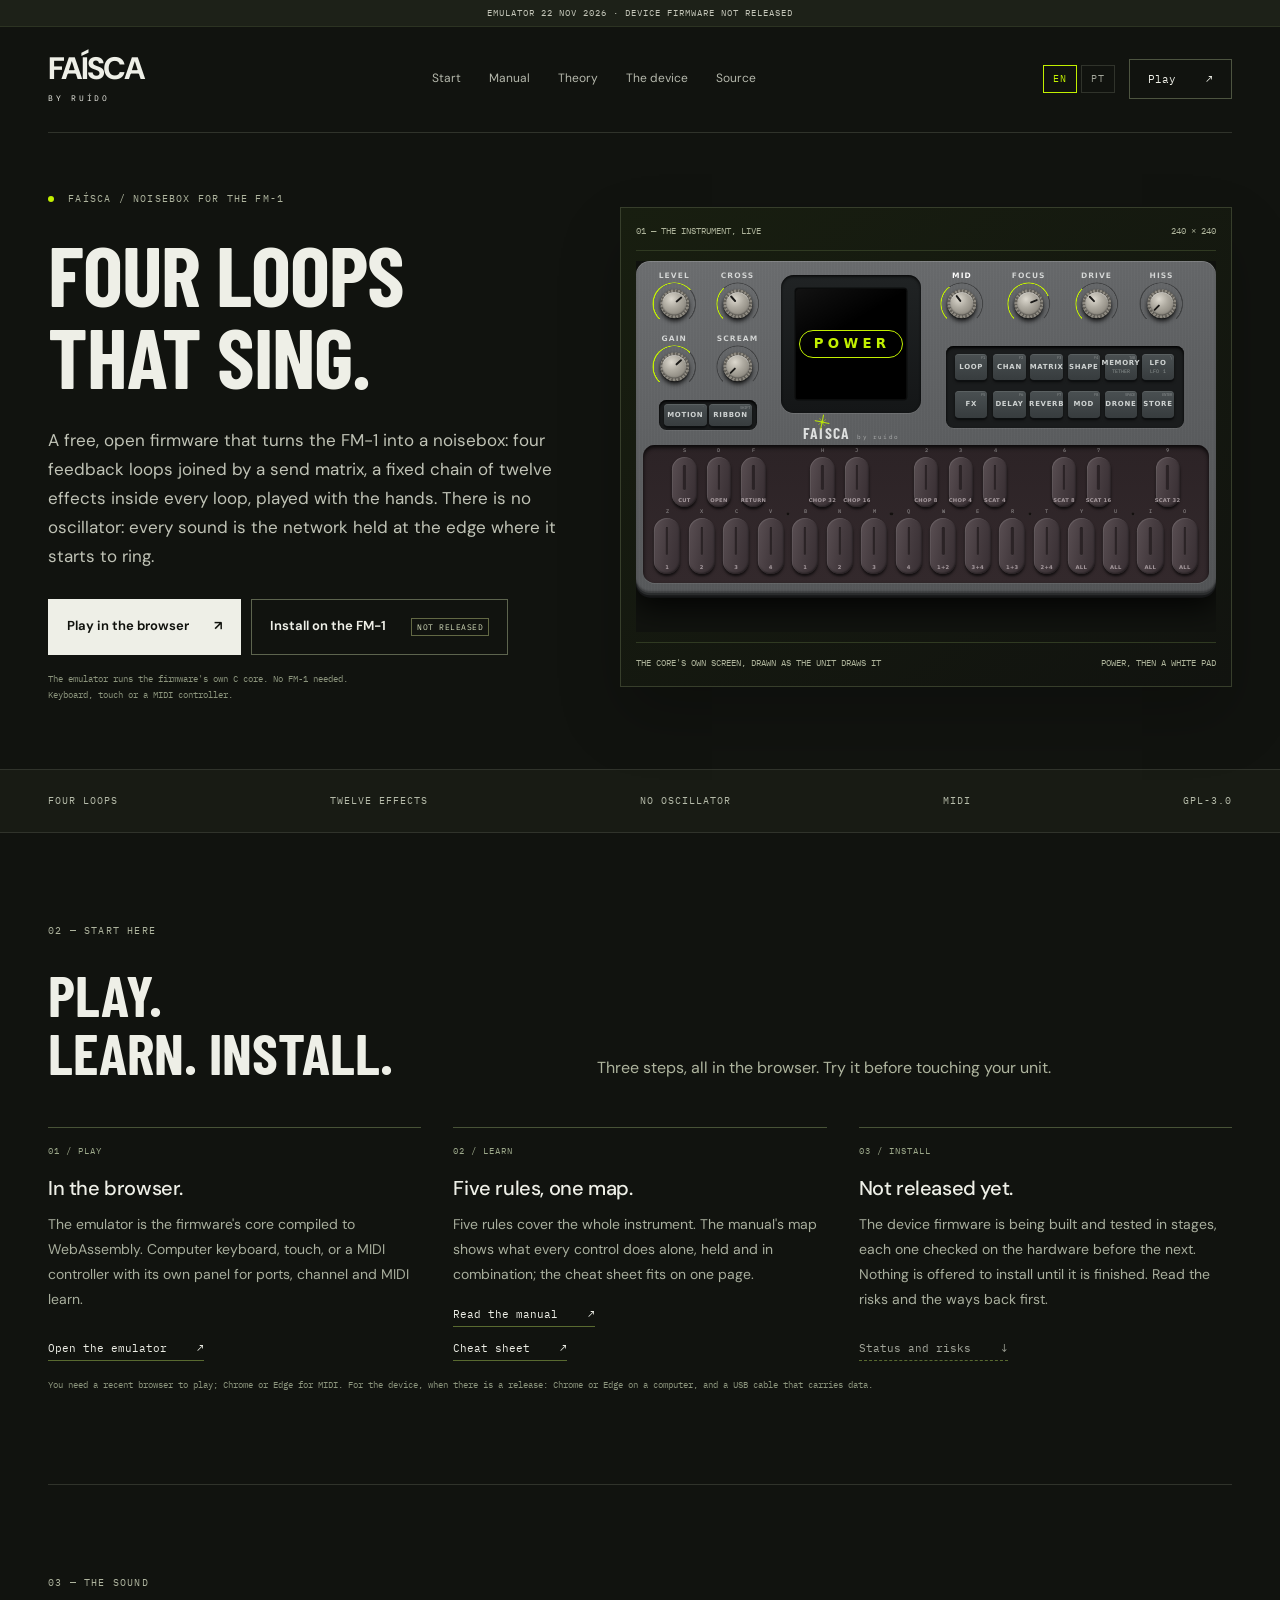
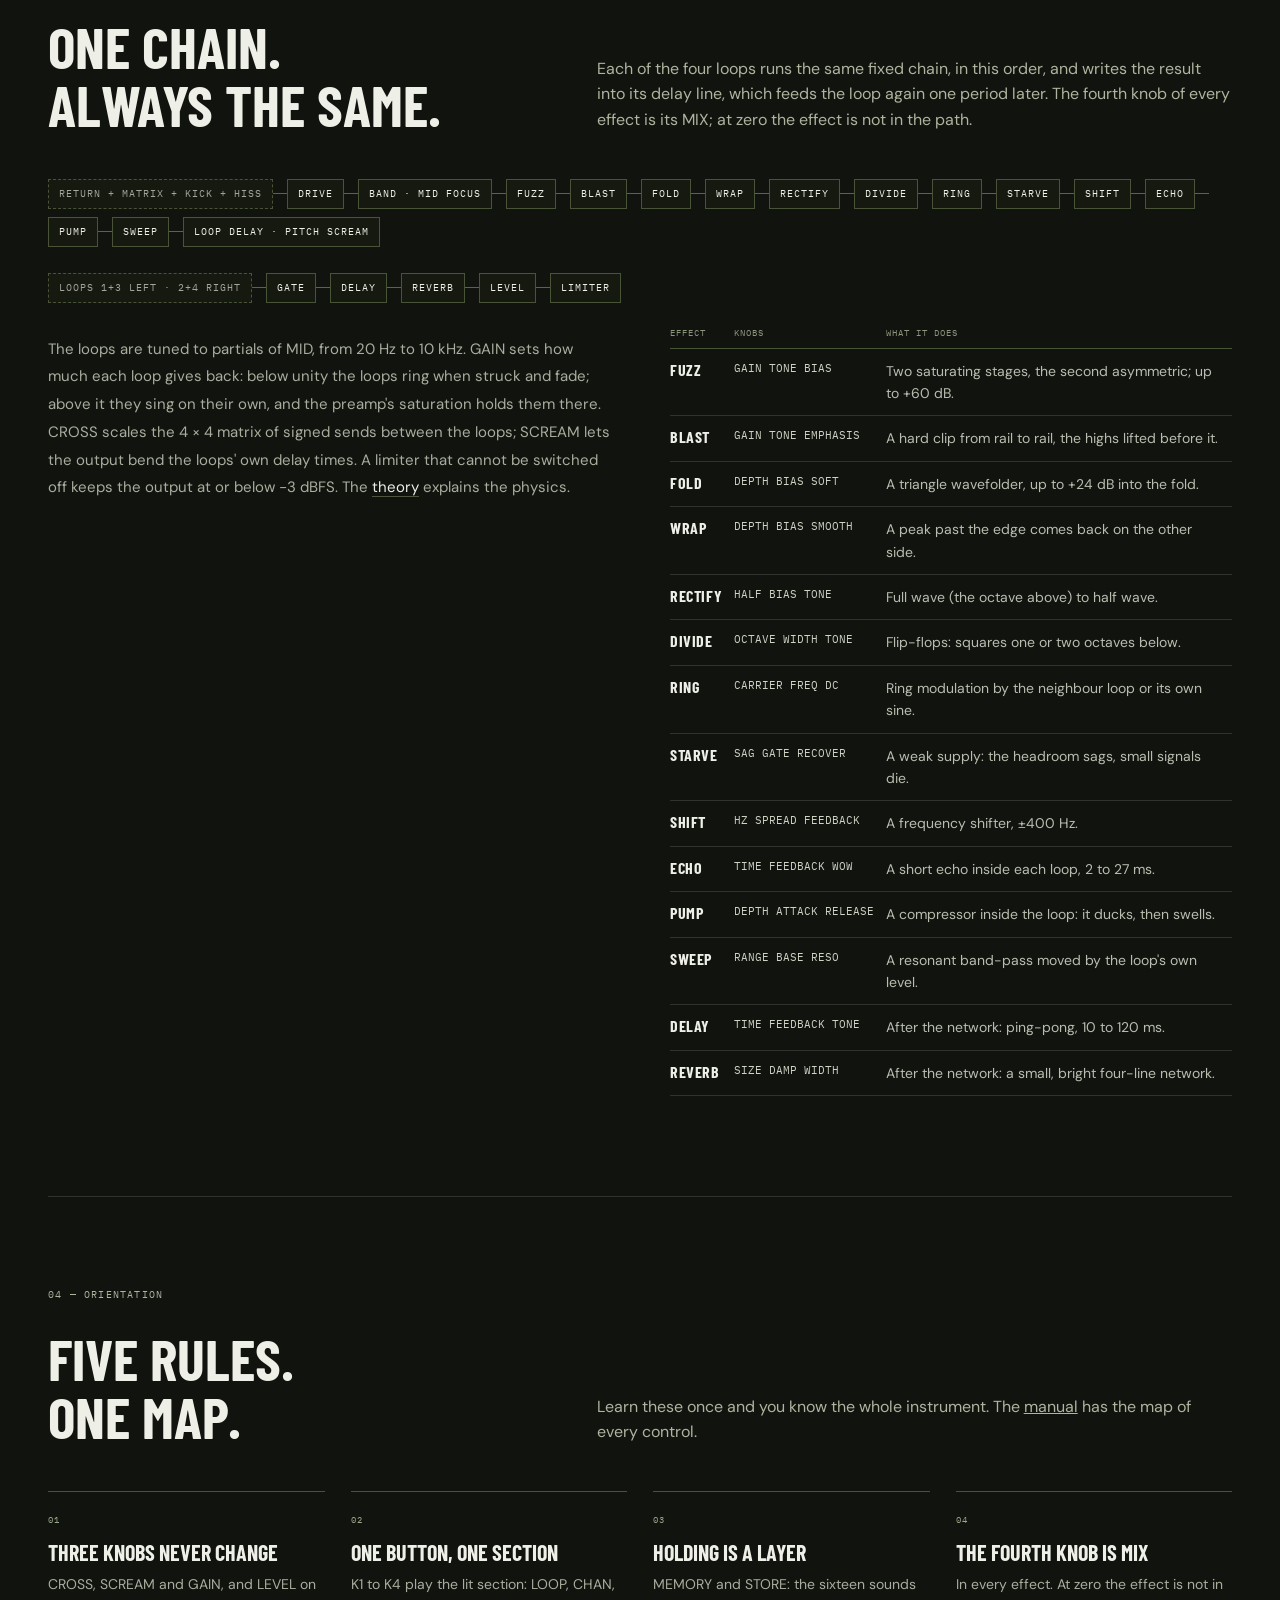
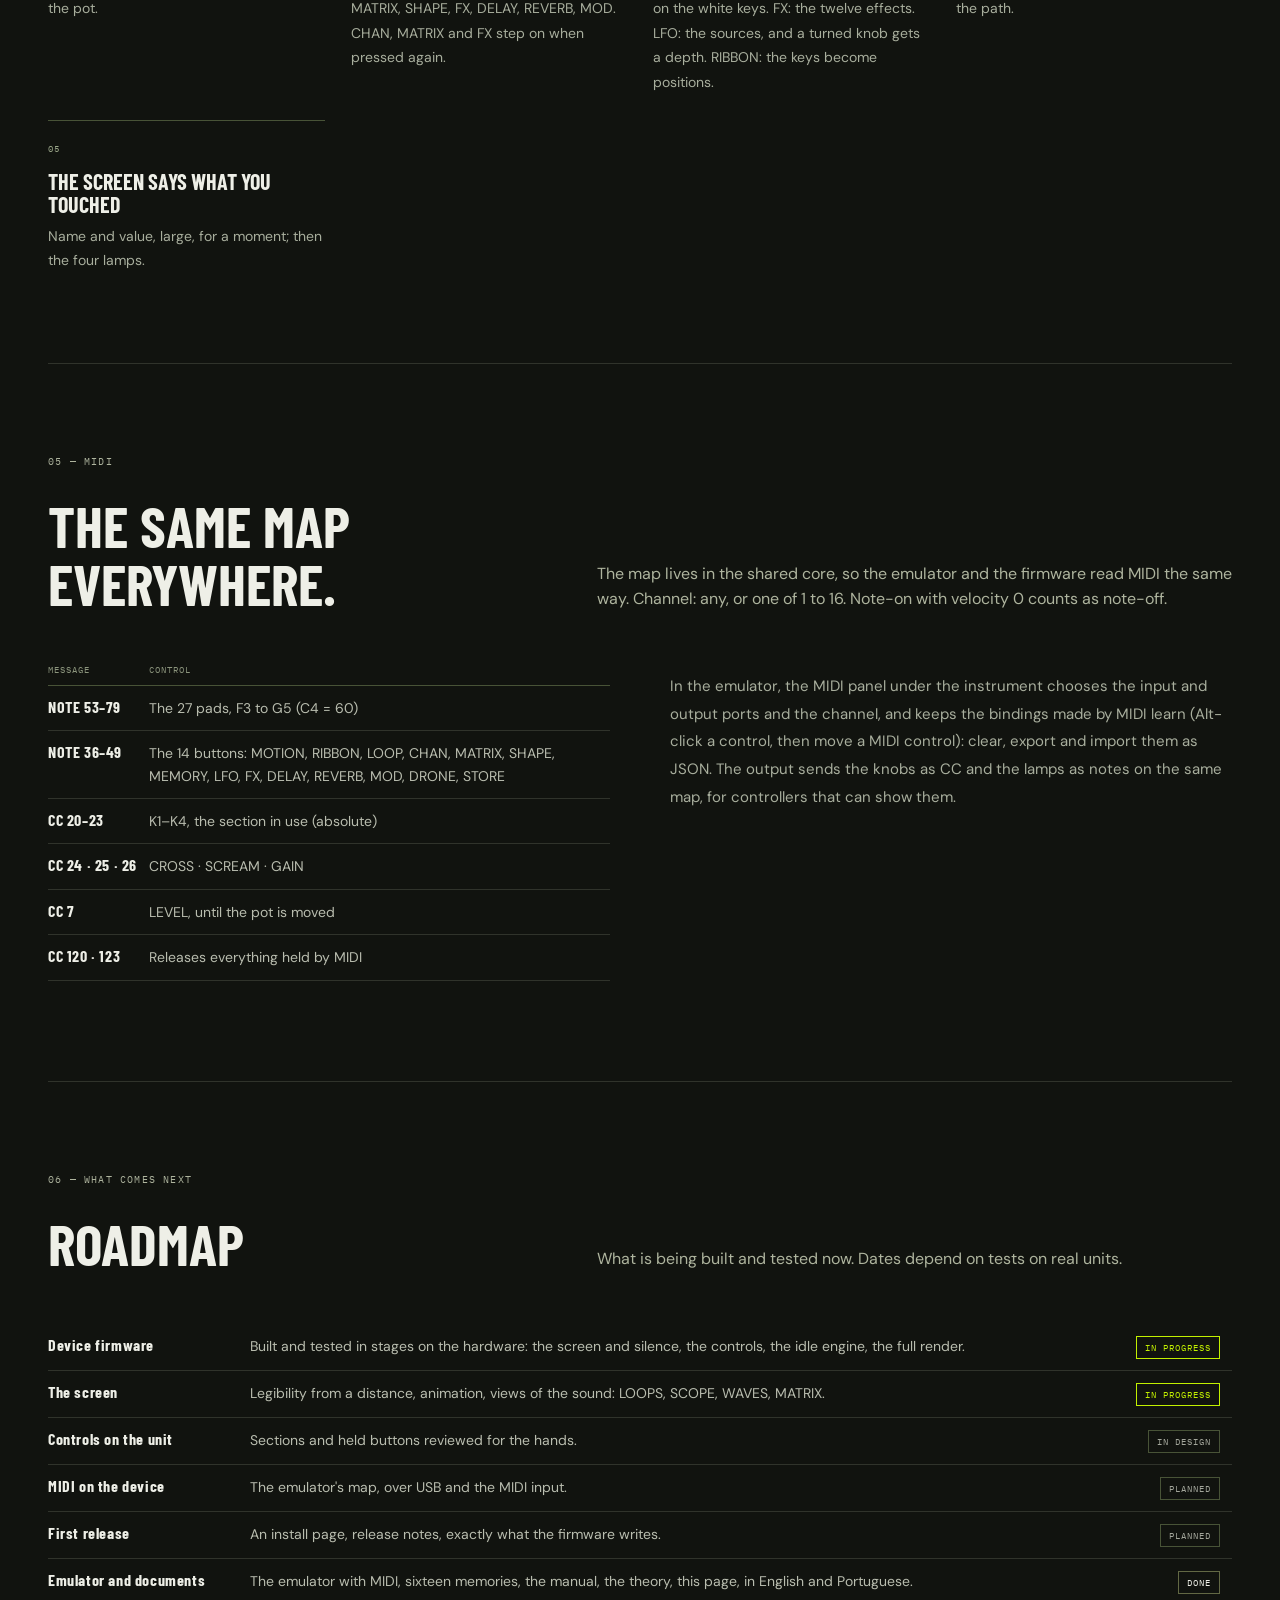
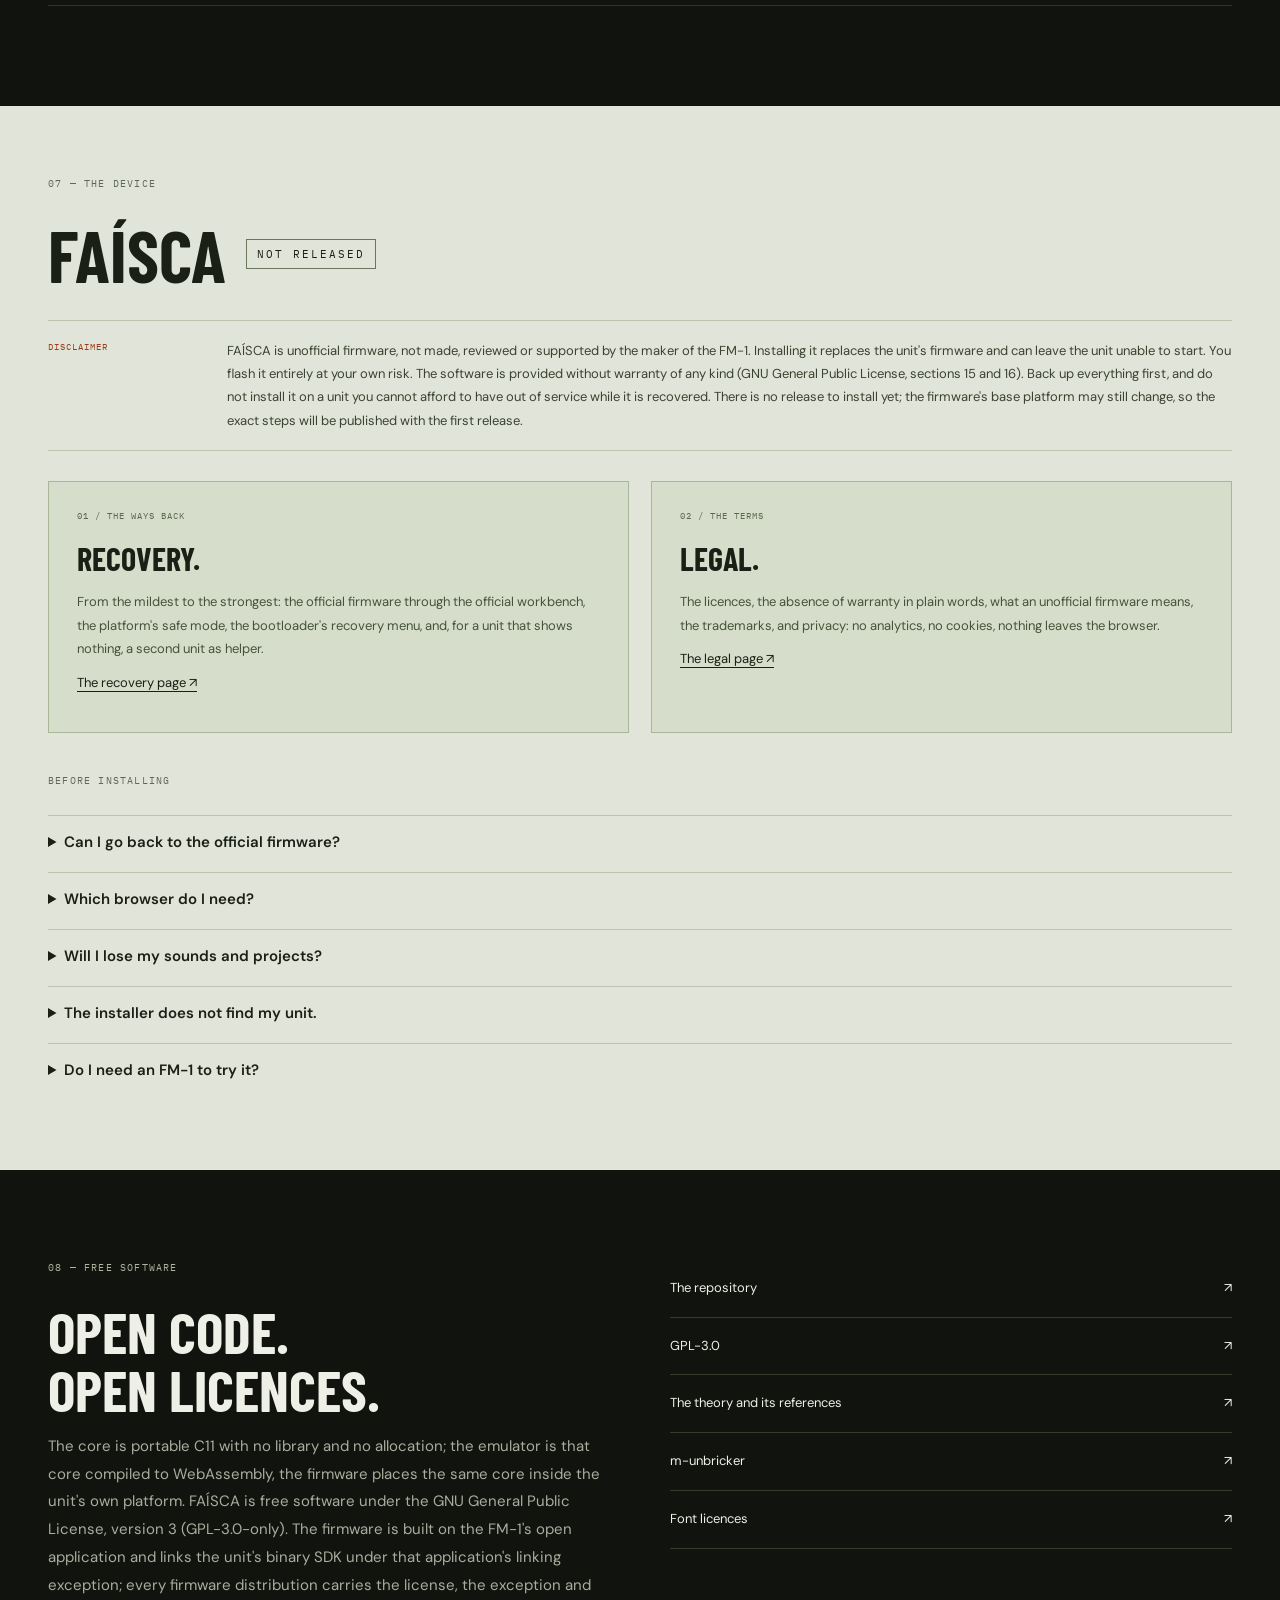
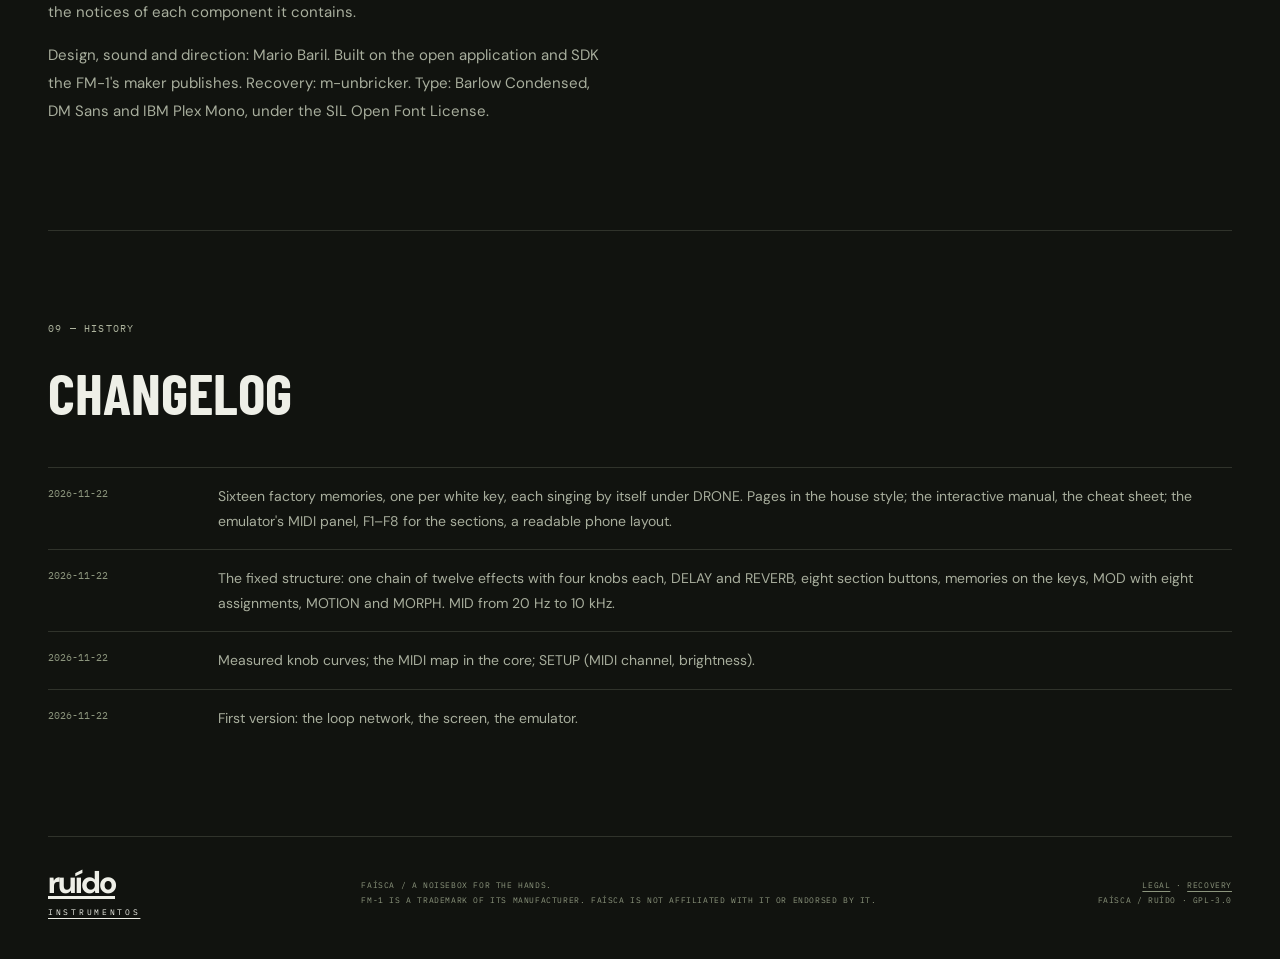
==== web/index.html @ ee6c18c0 "FAÍSCA: the core, the browser emulator and the site Co-Authored-By: Claude Opus 5.5 <noreply@anthrop" ====
<!doctype html>
<!-- SPDX-License-Identifier: GPL-3.0-only  Copyright (C) 2026 Mario Baril -->
<html lang="en">
<head>
<meta charset="utf-8">
<meta name="viewport" content="width=device-width,initial-scale=1">
<meta name="theme-color" content="#000000">
<meta name="description" content="FAÍSCA: an open noisebox firmware for the FM-1. Four coupled feedback loops, a fixed chain of twelve effects, played with the hands. GPL-3.0, with a browser emulator built from the same C core.">
<title>FAÍSCA — a noisebox for the FM-1</title>
<link rel="icon" href="icon.svg" type="image/svg+xml">
<link rel="stylesheet" href="site.css">
</head>
<body>
<a class="skip" href="#content"><span data-l="en">Skip to the content</span><span data-l="pt">Ir para o conteúdo</span></a>
<div class="edition-line"><span data-l="en">Emulator 22 Nov 2026 · Device firmware not released</span><span data-l="pt">Emulador 22 nov 2026 · Firmware do aparelho não lançado</span></div>
<header class="masthead wrap">
  <a href="index.html" class="brand" aria-label="FAÍSCA">FAÍSCA<span data-l="en">BY RUÍDO</span><span data-l="pt">POR RUÍDO</span></a>
  <nav aria-label="Site">
    <a href="#start"><span data-l="en">Start</span><span data-l="pt">Começar</span></a>
    <a href="manual.html">Manual</a>
    <a href="theory.html"><span data-l="en">Theory</span><span data-l="pt">Teoria</span></a>
    <a href="#device"><span data-l="en">The device</span><span data-l="pt">O aparelho</span></a>
    <a href="https://github.com/mbbaril/faisca"><span data-l="en">Source</span><span data-l="pt">Código</span></a>
  </nav>
  <div class="head-end">
    <div class="lang" role="group" aria-label="Language"><button type="button" id="en">EN</button><button type="button" id="pt">PT</button></div>
    <a class="nav-play" href="play.html"><span data-l="en">Play</span><span data-l="pt">Tocar</span> <span aria-hidden="true">↗</span></a>
  </div>
</header>

<main id="content">
<!-- ======================= EN ======================= -->
<div data-l="en">
<section class="hero wrap" aria-labelledby="t-en">
  <div>
    <p class="eyebrow"><span class="status-dot"></span> FAÍSCA / NOISEBOX FOR THE FM-1</p>
    <h1 id="t-en">Four loops<br>that sing.</h1>
    <p class="intro">A free, open firmware that turns the FM-1 into a noisebox: four feedback loops joined by a send
    matrix, a fixed chain of twelve effects inside every loop, played with the hands. There is no oscillator: every
    sound is the network held at the edge where it starts to ring.</p>
    <div class="actions"><a class="button primary" href="play.html">Play in the browser <span aria-hidden="true">↗</span></a>
      <a class="button secondary" href="#device">Install on the FM-1 <span class="tag">NOT RELEASED</span></a></div>
    <p class="action-note">The emulator runs the firmware's own C core. No FM-1 needed.<br>Keyboard, touch or a MIDI controller.</p>
  </div>
  <div class="object">
    <div class="object-top"><span>01 — The instrument, live</span><span>240 × 240</span></div>
    <iframe src="play.html" title="FAÍSCA emulator" loading="lazy" allow="midi; autoplay"></iframe>
    <div class="object-bottom"><span>The core's own screen, drawn as the unit draws it</span><span>Power, then a white pad</span></div>
  </div>
</section>
<div class="spec-strip"><div class="wrap"><span>FOUR LOOPS</span><span>TWELVE EFFECTS</span><span>NO OSCILLATOR</span><span>MIDI</span><span>GPL-3.0</span></div></div>

<section class="section wrap" id="start">
  <div class="section-heading"><p class="eyebrow">02 — Start here</p><h2>Play.<br>Learn. Install.</h2>
    <p>Three steps, all in the browser. Try it before touching your unit.</p></div>
  <div class="stories">
    <article><span class="num">01 / Play</span><h3>In the browser.</h3>
      <p>The emulator is the firmware's core compiled to WebAssembly. Computer keyboard, touch, or a MIDI controller
      with its own panel for ports, channel and MIDI learn.</p>
      <a class="text-link" href="play.html">Open the emulator <span aria-hidden="true">↗</span></a></article>
    <article><span class="num">02 / Learn</span><h3>Five rules, one map.</h3>
      <p>Five rules cover the whole instrument. The manual's map shows what every control does alone, held and in
      combination; the cheat sheet fits on one page.</p>
      <a class="text-link" href="manual.html">Read the manual <span aria-hidden="true">↗</span></a>
      <a class="text-link" href="cheatsheet.html">Cheat sheet <span aria-hidden="true">↗</span></a></article>
    <article><span class="num">03 / Install</span><h3>Not released yet.</h3>
      <p>The device firmware is being built and tested in stages, each one checked on the hardware before the next.
      Nothing is offered to install until it is finished. Read the risks and the ways back first.</p>
      <a class="text-link off" href="#device">Status and risks <span aria-hidden="true">↓</span></a></article>
  </div>
  <p class="action-note">You need a recent browser to play; Chrome or Edge for MIDI. For the device, when there is a
  release: Chrome or Edge on a computer, and a USB cable that carries data.</p>
</section>

<section class="section wrap" id="sound">
  <div class="section-heading"><p class="eyebrow">03 — The sound</p><h2>One chain.<br>Always the same.</h2>
    <p>Each of the four loops runs the same fixed chain, in this order, and writes the result into its delay line,
    which feeds the loop again one period later. The fourth knob of every effect is its MIX; at zero the effect is not
    in the path.</p></div>
  <ol class="chain" aria-label="The chain inside each loop">
    <li class="ext"><span>RETURN + MATRIX + KICK + HISS</span></li><li><span>DRIVE</span></li><li><span>BAND · MID FOCUS</span></li>
    <li><span>FUZZ</span></li><li><span>BLAST</span></li><li><span>FOLD</span></li><li><span>WRAP</span></li><li><span>RECTIFY</span></li><li><span>DIVIDE</span></li>
    <li><span>RING</span></li><li><span>STARVE</span></li><li><span>SHIFT</span></li><li><span>ECHO</span></li><li><span>PUMP</span></li><li><span>SWEEP</span></li>
    <li><span>LOOP DELAY · PITCH SCREAM</span></li>
  </ol>
  <ol class="chain" aria-label="After the network">
    <li class="ext"><span>LOOPS 1+3 LEFT · 2+4 RIGHT</span></li><li><span>GATE</span></li><li><span>DELAY</span></li><li><span>REVERB</span></li><li><span>LEVEL</span></li><li><span>LIMITER</span></li>
  </ol>
  <div class="two">
    <div class="prose"><p>The loops are tuned to partials of MID, from 20 Hz to 10 kHz. GAIN sets how much each loop
    gives back: below unity the loops ring when struck and fade; above it they sing on their own, and the preamp's
    saturation holds them there. CROSS scales the 4 × 4 matrix of signed sends between the loops; SCREAM lets the
    output bend the loops' own delay times. A limiter that cannot be switched off keeps the output at or below
    −3 dBFS. The <a href="theory.html">theory</a> explains the physics.</p></div>
    <div class="table-scroll"><table class="data">
      <thead><tr><th>Effect</th><th>Knobs</th><th>What it does</th></tr></thead><tbody>
      <tr><td>FUZZ</td><td class="m">GAIN TONE BIAS</td><td>Two saturating stages, the second asymmetric; up to +60 dB.</td></tr>
      <tr><td>BLAST</td><td class="m">GAIN TONE EMPHASIS</td><td>A hard clip from rail to rail, the highs lifted before it.</td></tr>
      <tr><td>FOLD</td><td class="m">DEPTH BIAS SOFT</td><td>A triangle wavefolder, up to +24 dB into the fold.</td></tr>
      <tr><td>WRAP</td><td class="m">DEPTH BIAS SMOOTH</td><td>A peak past the edge comes back on the other side.</td></tr>
      <tr><td>RECTIFY</td><td class="m">HALF BIAS TONE</td><td>Full wave (the octave above) to half wave.</td></tr>
      <tr><td>DIVIDE</td><td class="m">OCTAVE WIDTH TONE</td><td>Flip-flops: squares one or two octaves below.</td></tr>
      <tr><td>RING</td><td class="m">CARRIER FREQ DC</td><td>Ring modulation by the neighbour loop or its own sine.</td></tr>
      <tr><td>STARVE</td><td class="m">SAG GATE RECOVER</td><td>A weak supply: the headroom sags, small signals die.</td></tr>
      <tr><td>SHIFT</td><td class="m">HZ SPREAD FEEDBACK</td><td>A frequency shifter, ±400 Hz.</td></tr>
      <tr><td>ECHO</td><td class="m">TIME FEEDBACK WOW</td><td>A short echo inside each loop, 2 to 27 ms.</td></tr>
      <tr><td>PUMP</td><td class="m">DEPTH ATTACK RELEASE</td><td>A compressor inside the loop: it ducks, then swells.</td></tr>
      <tr><td>SWEEP</td><td class="m">RANGE BASE RESO</td><td>A resonant band-pass moved by the loop's own level.</td></tr>
      <tr><td>DELAY</td><td class="m">TIME FEEDBACK TONE</td><td>After the network: ping-pong, 10 to 120 ms.</td></tr>
      <tr><td>REVERB</td><td class="m">SIZE DAMP WIDTH</td><td>After the network: a small, bright four-line network.</td></tr>
    </tbody></table></div>
  </div>
</section>

<section class="section wrap" id="rules">
  <div class="section-heading"><p class="eyebrow">04 — Orientation</p><h2>Five rules.<br>One map.</h2>
    <p>Learn these once and you know the whole instrument. The <a class="inline" href="manual.html"><u>manual</u></a>
    has the map of every control.</p></div>
  <ol class="rules">
    <li><span class="num">01</span><b>Three knobs never change</b>CROSS, SCREAM and GAIN, and LEVEL on the pot.</li>
    <li><span class="num">02</span><b>One button, one section</b>K1 to K4 play the lit section: LOOP, CHAN, MATRIX, SHAPE, FX, DELAY, REVERB, MOD. CHAN, MATRIX and FX step on when pressed again.</li>
    <li><span class="num">03</span><b>Holding is a layer</b>MEMORY and STORE: the sixteen sounds on the white keys. FX: the twelve effects. LFO: the sources, and a turned knob gets a depth. RIBBON: the keys become positions.</li>
    <li><span class="num">04</span><b>The fourth knob is MIX</b>In every effect. At zero the effect is not in the path.</li>
    <li><span class="num">05</span><b>The screen says what you touched</b>Name and value, large, for a moment; then the four lamps.</li>
  </ol>
</section>

<section class="section wrap" id="midi">
  <div class="section-heading"><p class="eyebrow">05 — MIDI</p><h2>The same map<br>everywhere.</h2>
    <p>The map lives in the shared core, so the emulator and the firmware read MIDI the same way. Channel: any, or one
    of 1 to 16. Note-on with velocity 0 counts as note-off.</p></div>
  <div class="two">
    <div class="table-scroll"><table class="data"><thead><tr><th>Message</th><th>Control</th></tr></thead><tbody>
      <tr><td>NOTE 53–79</td><td>The 27 pads, F3 to G5 (C4 = 60)</td></tr>
      <tr><td>NOTE 36–49</td><td>The 14 buttons: MOTION, RIBBON, LOOP, CHAN, MATRIX, SHAPE, MEMORY, LFO, FX, DELAY, REVERB, MOD, DRONE, STORE</td></tr>
      <tr><td>CC 20–23</td><td>K1–K4, the section in use (absolute)</td></tr>
      <tr><td>CC 24 · 25 · 26</td><td>CROSS · SCREAM · GAIN</td></tr>
      <tr><td>CC 7</td><td>LEVEL, until the pot is moved</td></tr>
      <tr><td>CC 120 · 123</td><td>Releases everything held by MIDI</td></tr>
    </tbody></table></div>
    <div class="prose"><p>In the emulator, the MIDI panel under the instrument chooses the input and output ports and
    the channel, and keeps the bindings made by MIDI learn (Alt-click a control, then move a MIDI control): clear,
    export and import them as JSON. The output sends the knobs as CC and the lamps as notes on the same map, for
    controllers that can show them.</p></div>
  </div>
</section>

<section class="section wrap" id="next">
  <div class="section-heading"><p class="eyebrow">06 — What comes next</p><h2>Roadmap</h2>
    <p>What is being built and tested now. Dates depend on tests on real units.</p></div>
  <div class="table-scroll"><table class="data road"><tbody>
    <tr><td>Device firmware</td><td>Built and tested in stages on the hardware: the screen and silence, the controls, the idle engine, the full render.</td><td><span class="state now">IN PROGRESS</span></td></tr>
    <tr><td>The screen</td><td>Legibility from a distance, animation, views of the sound: LOOPS, SCOPE, WAVES, MATRIX.</td><td><span class="state now">IN PROGRESS</span></td></tr>
    <tr><td>Controls on the unit</td><td>Sections and held buttons reviewed for the hands.</td><td><span class="state">IN DESIGN</span></td></tr>
    <tr><td>MIDI on the device</td><td>The emulator's map, over USB and the MIDI input.</td><td><span class="state">PLANNED</span></td></tr>
    <tr><td>First release</td><td>An install page, release notes, exactly what the firmware writes.</td><td><span class="state">PLANNED</span></td></tr>
    <tr><td>Emulator and documents</td><td>The emulator with MIDI, sixteen memories, the manual, the theory, this page, in English and Portuguese.</td><td><span class="state done">DONE</span></td></tr>
  </tbody></table></div>
</section>
</div>

<!-- ======================= PT ======================= -->
<div data-l="pt">
<section class="hero wrap" aria-labelledby="t-pt">
  <div>
    <p class="eyebrow"><span class="status-dot"></span> FAÍSCA / CAIXA DE RUÍDO PARA O FM-1</p>
    <h1 id="t-pt">Quatro laços<br>que cantam.</h1>
    <p class="intro">Um firmware livre e aberto que transforma o FM-1 numa caixa de ruído: quatro laços de
    realimentação ligados por uma matriz de envios, uma cadeia fixa de doze efeitos dentro de cada laço, tocada com as
    mãos. Não há oscilador: todo som é a rede mantida na beira em que ela começa a soar.</p>
    <div class="actions"><a class="button primary" href="play.html">Tocar no navegador <span aria-hidden="true">↗</span></a>
      <a class="button secondary" href="#device">Instalar no FM-1 <span class="tag">NÃO LANÇADO</span></a></div>
    <p class="action-note">O emulador roda o próprio núcleo em C do firmware. Não precisa de um FM-1.<br>Teclado, toque ou um controlador MIDI.</p>
  </div>
  <div class="object">
    <div class="object-top"><span>01 — O instrumento, ao vivo</span><span>240 × 240</span></div>
    <iframe src="play.html" title="Emulador do FAÍSCA" loading="lazy" allow="midi; autoplay"></iframe>
    <div class="object-bottom"><span>A própria tela do núcleo, desenhada como a unidade a desenha</span><span>Power, depois um pad branco</span></div>
  </div>
</section>
<div class="spec-strip"><div class="wrap"><span>QUATRO LAÇOS</span><span>DOZE EFEITOS</span><span>SEM OSCILADOR</span><span>MIDI</span><span>GPL-3.0</span></div></div>

<section class="section wrap" id="comecar">
  <div class="section-heading"><p class="eyebrow">02 — Comece aqui</p><h2>Toque.<br>Aprenda. Instale.</h2>
    <p>Três passos, todos no navegador. Experimente antes de mexer na sua unidade.</p></div>
  <div class="stories">
    <article><span class="num">01 / Tocar</span><h3>No navegador.</h3>
      <p>O emulador é o núcleo do firmware compilado para WebAssembly. Teclado do computador, toque ou um controlador
      MIDI, com um painel próprio para portas, canal e MIDI learn.</p>
      <a class="text-link" href="play.html">Abrir o emulador <span aria-hidden="true">↗</span></a></article>
    <article><span class="num">02 / Aprender</span><h3>Cinco regras, um mapa.</h3>
      <p>Cinco regras cobrem o instrumento inteiro. O mapa do manual mostra o que cada controle faz sozinho, segurado e
      em combinação; a folha de consulta cabe numa página.</p>
      <a class="text-link" href="manual.html">Ler o manual <span aria-hidden="true">↗</span></a>
      <a class="text-link" href="cheatsheet.html">Folha de consulta <span aria-hidden="true">↗</span></a></article>
    <article><span class="num">03 / Instalar</span><h3>Ainda não lançado.</h3>
      <p>O firmware do aparelho está sendo construído e testado por etapas, cada uma conferida no aparelho antes da
      seguinte. Nada é oferecido para instalar até ele ficar pronto. Leia antes os riscos e os caminhos de volta.</p>
      <a class="text-link off" href="#device">Estado e riscos <span aria-hidden="true">↓</span></a></article>
  </div>
  <p class="action-note">Você precisa de um navegador recente para tocar; Chrome ou Edge para MIDI. Para o aparelho,
  quando houver versão: Chrome ou Edge num computador e um cabo USB que passe dados.</p>
</section>

<section class="section wrap" id="som">
  <div class="section-heading"><p class="eyebrow">03 — O som</p><h2>Uma cadeia.<br>Sempre a mesma.</h2>
    <p>Cada um dos quatro laços passa pela mesma cadeia fixa, nesta ordem, e grava o resultado na sua linha de atraso,
    que alimenta o laço de novo um período depois. O quarto knob de todo efeito é o MIX; no zero, o efeito não está no
    caminho.</p></div>
  <ol class="chain" aria-label="A cadeia dentro de cada laço">
    <li class="ext"><span>RETORNO + MATRIZ + KICK + HISS</span></li><li><span>DRIVE</span></li><li><span>BANDA · MID FOCUS</span></li>
    <li><span>FUZZ</span></li><li><span>BLAST</span></li><li><span>FOLD</span></li><li><span>WRAP</span></li><li><span>RECTIFY</span></li><li><span>DIVIDE</span></li>
    <li><span>RING</span></li><li><span>STARVE</span></li><li><span>SHIFT</span></li><li><span>ECHO</span></li><li><span>PUMP</span></li><li><span>SWEEP</span></li>
    <li><span>ATRASO DO LAÇO · PITCH SCREAM</span></li>
  </ol>
  <ol class="chain" aria-label="Depois da rede">
    <li class="ext"><span>LAÇOS 1+3 ESQUERDA · 2+4 DIREITA</span></li><li><span>GATE</span></li><li><span>DELAY</span></li><li><span>REVERB</span></li><li><span>LEVEL</span></li><li><span>LIMITADOR</span></li>
  </ol>
  <div class="two">
    <div class="prose"><p>Os laços se afinam em parciais do MID, de 20 Hz a 10 kHz. GAIN define quanto cada laço
    devolve: abaixo da unidade os laços ressoam quando golpeados e somem; acima dela cantam sozinhos, e a saturação do
    pré os segura ali. CROSS escala a matriz 4 × 4 de envios com sinal entre os laços; SCREAM deixa a saída curvar os
    tempos de atraso dos próprios laços. Um limitador que não se desliga mantém a saída em −3 dBFS ou abaixo. A
    <a href="theory.html">teoria</a> explica a física.</p></div>
    <div class="table-scroll"><table class="data">
      <thead><tr><th>Efeito</th><th>Knobs</th><th>O que faz</th></tr></thead><tbody>
      <tr><td>FUZZ</td><td class="m">GAIN TONE BIAS</td><td>Dois estágios de saturação, o segundo assimétrico; até +60 dB.</td></tr>
      <tr><td>BLAST</td><td class="m">GAIN TONE EMPHASIS</td><td>Um corte duro de trilho a trilho, com os agudos realçados antes.</td></tr>
      <tr><td>FOLD</td><td class="m">DEPTH BIAS SOFT</td><td>Um dobrador de onda triangular, até +24 dB na dobra.</td></tr>
      <tr><td>WRAP</td><td class="m">DEPTH BIAS SMOOTH</td><td>O pico que passa da borda volta pelo outro lado.</td></tr>
      <tr><td>RECTIFY</td><td class="m">HALF BIAS TONE</td><td>Onda completa (a oitava acima) até meia onda.</td></tr>
      <tr><td>DIVIDE</td><td class="m">OCTAVE WIDTH TONE</td><td>Flip-flops: quadradas uma ou duas oitavas abaixo.</td></tr>
      <tr><td>RING</td><td class="m">CARRIER FREQ DC</td><td>Modulação em anel pelo laço vizinho ou por uma senoide própria.</td></tr>
      <tr><td>STARVE</td><td class="m">SAG GATE RECOVER</td><td>Uma fonte fraca: a folga cai, os sinais pequenos morrem.</td></tr>
      <tr><td>SHIFT</td><td class="m">HZ SPREAD FEEDBACK</td><td>Um deslocador de frequência, ±400 Hz.</td></tr>
      <tr><td>ECHO</td><td class="m">TIME FEEDBACK WOW</td><td>Um eco curto dentro de cada laço, de 2 a 27 ms.</td></tr>
      <tr><td>PUMP</td><td class="m">DEPTH ATTACK RELEASE</td><td>Um compressor dentro do laço: abaixa e volta a crescer.</td></tr>
      <tr><td>SWEEP</td><td class="m">RANGE BASE RESO</td><td>Um passa-banda ressonante movido pelo nível do laço.</td></tr>
      <tr><td>DELAY</td><td class="m">TIME FEEDBACK TONE</td><td>Depois da rede: pingue-pongue, de 10 a 120 ms.</td></tr>
      <tr><td>REVERB</td><td class="m">SIZE DAMP WIDTH</td><td>Depois da rede: uma pequena rede clara de quatro linhas.</td></tr>
    </tbody></table></div>
  </div>
</section>

<section class="section wrap" id="regras">
  <div class="section-heading"><p class="eyebrow">04 — Orientação</p><h2>Cinco regras.<br>Um mapa.</h2>
    <p>Aprenda uma vez e você conhece o instrumento inteiro. O <a class="inline" href="manual.html"><u>manual</u></a>
    tem o mapa de cada controle.</p></div>
  <ol class="rules">
    <li><span class="num">01</span><b>Três knobs nunca mudam</b>CROSS, SCREAM e GAIN, mais o LEVEL no potenciômetro.</li>
    <li><span class="num">02</span><b>Um botão, uma seção</b>K1 a K4 tocam a seção acesa: LOOP, CHAN, MATRIX, SHAPE, FX, DELAY, REVERB, MOD. CHAN, MATRIX e FX avançam quando apertados de novo.</li>
    <li><span class="num">03</span><b>Segurar é uma camada</b>MEMORY e STORE: os dezesseis sons nas teclas brancas. FX: os doze efeitos. LFO: as fontes, e um knob girado ganha profundidade. RIBBON: as teclas viram posições.</li>
    <li><span class="num">04</span><b>O quarto knob é o MIX</b>Em todo efeito. No zero, o efeito não está no caminho.</li>
    <li><span class="num">05</span><b>A tela diz o que você tocou</b>Nome e valor, grandes, por um instante; depois as quatro lâmpadas.</li>
  </ol>
</section>

<section class="section wrap" id="midi-pt">
  <div class="section-heading"><p class="eyebrow">05 — MIDI</p><h2>O mesmo mapa<br>em todo lugar.</h2>
    <p>O mapa mora no núcleo comum, então o emulador e o firmware leem MIDI do mesmo jeito. Canal: qualquer um, ou um de
    1 a 16. Note-on com velocidade 0 vale como note-off.</p></div>
  <div class="two">
    <div class="table-scroll"><table class="data"><thead><tr><th>Mensagem</th><th>Controle</th></tr></thead><tbody>
      <tr><td>NOTA 53–79</td><td>Os 27 pads, de F3 a G5 (C4 = 60)</td></tr>
      <tr><td>NOTA 36–49</td><td>Os 14 botões: MOTION, RIBBON, LOOP, CHAN, MATRIX, SHAPE, MEMORY, LFO, FX, DELAY, REVERB, MOD, DRONE, STORE</td></tr>
      <tr><td>CC 20–23</td><td>K1–K4, da seção em uso (absoluto)</td></tr>
      <tr><td>CC 24 · 25 · 26</td><td>CROSS · SCREAM · GAIN</td></tr>
      <tr><td>CC 7</td><td>LEVEL, até o potenciômetro ser mexido</td></tr>
      <tr><td>CC 120 · 123</td><td>Solta tudo o que o MIDI segura</td></tr>
    </tbody></table></div>
    <div class="prose"><p>No emulador, o painel MIDI embaixo do instrumento escolhe as portas de entrada e saída e o
    canal, e guarda os vínculos feitos pelo MIDI learn (Alt+clique num controle, depois mexa num controle MIDI):
    limpe, exporte e importe em JSON. A saída manda os knobs como CC e as luzes como notas, no mesmo mapa, para
    controladores que sabem mostrá-las.</p></div>
  </div>
</section>

<section class="section wrap" id="roteiro">
  <div class="section-heading"><p class="eyebrow">06 — O que vem aí</p><h2>Roteiro</h2>
    <p>O que está sendo construído e testado agora. As datas dependem dos testes em unidades reais.</p></div>
  <div class="table-scroll"><table class="data road"><tbody>
    <tr><td>Firmware do aparelho</td><td>Construído e testado por etapas no aparelho: a tela e o silêncio, os controles, o motor parado, o render completo.</td><td><span class="state now">EM ANDAMENTO</span></td></tr>
    <tr><td>A tela</td><td>Legibilidade de longe, animação, vistas do som: LOOPS, SCOPE, WAVES, MATRIX.</td><td><span class="state now">EM ANDAMENTO</span></td></tr>
    <tr><td>Os controles na unidade</td><td>Seções e botões de segurar revistos para as mãos.</td><td><span class="state">EM DESENHO</span></td></tr>
    <tr><td>MIDI no aparelho</td><td>O mapa do emulador, pela USB e pela entrada MIDI.</td><td><span class="state">PLANEJADO</span></td></tr>
    <tr><td>Primeira versão</td><td>Uma página de instalação, notas da versão, exatamente o que o firmware grava.</td><td><span class="state">PLANEJADO</span></td></tr>
    <tr><td>Emulador e documentos</td><td>O emulador com MIDI, dezesseis memórias, o manual, a teoria, esta página, em inglês e português.</td><td><span class="state done">FEITO</span></td></tr>
  </tbody></table></div>
</section>
</div>

<!-- ======================= THE DEVICE (light band) ======================= -->
<section class="band" id="device"><div class="wrap">
  <p class="eyebrow"><span data-l="en">07 — The device</span><span data-l="pt">07 — O aparelho</span></p>
  <h2>FAÍSCA <span class="band-label"><span data-l="en">NOT RELEASED</span><span data-l="pt">NÃO LANÇADO</span></span></h2>
  <div class="notice">
    <span data-l="en">DISCLAIMER</span><span data-l="pt">AVISO</span>
    <p data-l="en">FAÍSCA is unofficial firmware, not made, reviewed or supported by the maker of the FM-1. Installing it
    replaces the unit's firmware and can leave the unit unable to start. You flash it
    entirely at your own risk. The software is provided without warranty of any kind (GNU General Public License,
    sections 15 and 16). Back up everything first, and do not install it on a unit you cannot afford to have out of
    service while it is recovered. There is no release to install yet; the firmware's base platform may still change,
    so the exact steps will be published with the first release.</p>
    <p data-l="pt">O FAÍSCA é um firmware não oficial, que não foi feito, revisado nem tem suporte do fabricante do FM-1.
    Instalá-lo substitui o firmware da unidade e pode deixá-la sem ligar. A
    gravação é feita inteiramente por sua conta e risco. O software vem sem garantia de nenhum tipo (Licença Pública
    Geral GNU, seções 15 e 16). Faça backup de tudo antes e não o instale numa unidade que não possa ficar parada
    enquanto é recuperada. Ainda não há versão para instalar; a plataforma do firmware ainda pode mudar, então os passos
    exatos sairão com a primeira versão.</p>
  </div>
  <div class="cards">
    <article class="card"><div class="num"><span data-l="en">01 / The ways back</span><span data-l="pt">01 / Os caminhos de volta</span></div>
      <h3 data-l="en">Recovery.</h3><h3 data-l="pt">Recuperação.</h3>
      <p data-l="en">From the mildest to the strongest: the official firmware through the official workbench, the
      platform's safe mode, the bootloader's recovery menu, and, for a unit that shows nothing, a second unit as
      helper.</p>
      <p data-l="pt">Do mais leve ao mais forte: o firmware oficial pelo workbench oficial, o modo seguro da plataforma, o
      menu de recuperação do bootloader e, para uma unidade que não mostra nada, uma segunda unidade como auxiliar.</p>
      <p><a href="recovery.html"><span data-l="en">The recovery page</span><span data-l="pt">A página de recuperação</span> ↗</a></p></article>
    <article class="card"><div class="num"><span data-l="en">02 / The terms</span><span data-l="pt">02 / Os termos</span></div>
      <h3 data-l="en">Legal.</h3><h3 data-l="pt">Legal.</h3>
      <p data-l="en">The licences, the absence of warranty in plain words, what an unofficial firmware means, the
      trademarks, and privacy: no analytics, no cookies, nothing leaves the browser.</p>
      <p data-l="pt">As licenças, a ausência de garantia em palavras simples, o que quer dizer um firmware não oficial, as
      marcas e a privacidade: sem análise de uso, sem cookies, nada sai do navegador.</p>
      <p><a href="legal.html"><span data-l="en">The legal page</span><span data-l="pt">A página legal</span> ↗</a></p></article>
  </div>
  <div class="faq" data-l="en">
    <p class="eyebrow">Before installing</p>
    <details><summary>Can I go back to the official firmware?</summary><p>Yes, with the official workbench. The <a href="recovery.html">recovery page</a> has every way back, from the mildest to the strongest.</p></details>
    <details><summary>Which browser do I need?</summary><p>The emulator plays in any recent browser; its MIDI needs Chrome or Edge. Installing on the device needs Chrome or Edge on a computer (Web MIDI and WebUSB), not a phone.</p></details>
    <details><summary>Will I lose my sounds and projects?</summary><p>Back them up with the official workbench before installing anything. Each release will say exactly which part of the unit's memory FAÍSCA writes and what it leaves untouched.</p></details>
    <details><summary>The installer does not find my unit.</summary><p>Use a USB cable that carries data, connect the unit directly (not through a hub), switch it on, close other pages or programs that use MIDI, and allow MIDI access when the browser asks.</p></details>
    <details><summary>Do I need an FM-1 to try it?</summary><p>No. The emulator is the same core and plays in the browser.</p></details>
  </div>
  <div class="faq" data-l="pt">
    <p class="eyebrow">Antes de instalar</p>
    <details><summary>Posso voltar ao firmware oficial?</summary><p>Sim, pelo workbench oficial. A <a href="recovery.html">página de recuperação</a> tem todos os caminhos de volta, do mais leve ao mais forte.</p></details>
    <details><summary>Qual navegador eu preciso?</summary><p>O emulador toca em qualquer navegador recente; o MIDI dele pede Chrome ou Edge. Instalar no aparelho pede Chrome ou Edge num computador (Web MIDI e WebUSB), não no celular.</p></details>
    <details><summary>Vou perder meus sons e projetos?</summary><p>Faça o backup pelo workbench oficial antes de instalar qualquer coisa. Cada versão dirá exatamente que parte da memória da unidade o FAÍSCA grava e o que deixa intacto.</p></details>
    <details><summary>O instalador não encontra a minha unidade.</summary><p>Use um cabo USB que passe dados, ligue a unidade direto (sem hub), deixe-a ligada, feche outras páginas ou programas que usem MIDI e permita o acesso MIDI quando o navegador pedir.</p></details>
    <details><summary>Preciso de um FM-1 para experimentar?</summary><p>Não. O emulador é o mesmo núcleo e toca no navegador.</p></details>
  </div>
</div></section>

<!-- ======================= SOURCE, HISTORY ======================= -->
<section class="section wrap two" id="source">
  <div>
    <p class="eyebrow"><span data-l="en">08 — Free software</span><span data-l="pt">08 — Software livre</span></p>
    <h2 data-l="en">Open code.<br>Open licences.</h2><h2 data-l="pt">Código aberto.<br>Licenças abertas.</h2>
    <div class="prose" data-l="en"><p>The core is portable C11 with no library and no allocation; the emulator is that
    core compiled to WebAssembly, the firmware places the same core inside the unit's own platform. FAÍSCA is free
    software under the GNU General Public License, version 3 (GPL-3.0-only). The firmware is built on the FM-1's open
    application and links the unit's binary SDK under that application's linking exception; every firmware
    distribution carries the license, the exception and the notices of each component it contains.</p>
    <p>Design, sound and direction: Mario Baril. Built on the open application and SDK the FM-1's maker publishes.
    Recovery: m-unbricker. Type: Barlow Condensed, DM Sans and IBM Plex Mono, under the SIL Open Font License.</p></div>
    <div class="prose" data-l="pt"><p>O núcleo é C11 portátil, sem biblioteca e sem alocação; o emulador é esse
    núcleo compilado para WebAssembly, o firmware põe o mesmo núcleo dentro da plataforma da própria unidade. O FAÍSCA é
    software livre sob a Licença Pública Geral GNU, versão 3 (GPL-3.0-only). O firmware é construído sobre a aplicação
    aberta do FM-1 e liga o SDK binário da unidade sob a exceção de ligação dessa aplicação; toda distribuição do
    firmware leva a licença, a exceção e os avisos de cada componente que contém.</p>
    <p>Desenho, som e direção: Mario Baril. Construído sobre a aplicação aberta e o SDK que o fabricante do FM-1
    publica. Recuperação: m-unbricker. Tipos: Barlow Condensed, DM Sans e IBM Plex Mono, sob a SIL Open Font License.</p></div>
  </div>
  <div class="links">
    <a href="https://github.com/mbbaril/faisca"><span data-l="en">The repository</span><span data-l="pt">O repositório</span> <span aria-hidden="true">↗</span></a>
    <a href="https://www.gnu.org/licenses/gpl-3.0.html">GPL-3.0 <span aria-hidden="true">↗</span></a>
    <a href="theory.html"><span data-l="en">The theory and its references</span><span data-l="pt">A teoria e as referências</span> <span aria-hidden="true">↗</span></a>
    <a href="https://github.com/jvitkauskas/m-unbricker">m-unbricker <span aria-hidden="true">↗</span></a>
    <a href="fonts/OFL-DMSans.txt"><span data-l="en">Font licences</span><span data-l="pt">Licenças das fontes</span> <span aria-hidden="true">↗</span></a>
  </div>
</section>

<section class="section wrap" id="history">
  <div class="section-heading"><p class="eyebrow"><span data-l="en">09 — History</span><span data-l="pt">09 — Histórico</span></p>
    <h2 data-l="en">Changelog</h2><h2 data-l="pt">Mudanças</h2><p></p></div>
  <ul class="log" data-l="en">
    <li><time>2026-11-22</time><span>Sixteen factory memories, one per white key, each singing by itself under DRONE. Pages in the house style; the interactive manual, the cheat sheet; the emulator's MIDI panel, F1–F8 for the sections, a readable phone layout.</span></li>
    <li><time>2026-11-22</time><span>The fixed structure: one chain of twelve effects with four knobs each, DELAY and REVERB, eight section buttons, memories on the keys, MOD with eight assignments, MOTION and MORPH. MID from 20 Hz to 10 kHz.</span></li>
    <li><time>2026-11-22</time><span>Measured knob curves; the MIDI map in the core; SETUP (MIDI channel, brightness).</span></li>
    <li><time>2026-11-22</time><span>First version: the loop network, the screen, the emulator.</span></li>
  </ul>
  <ul class="log" data-l="pt">
    <li><time>2026-11-22</time><span>Dezesseis memórias de fábrica, uma por tecla branca, cada uma cantando sozinha com o DRONE. Páginas no padrão da casa; o manual interativo, a folha de consulta; o painel MIDI do emulador, F1–F8 para as seções, um layout de celular legível.</span></li>
    <li><time>2026-11-22</time><span>A estrutura fixa: uma cadeia de doze efeitos com quatro knobs cada, DELAY e REVERB, oito botões de seção, memórias nas teclas, MOD com oito atribuições, MOTION e MORPH. MID de 20 Hz a 10 kHz.</span></li>
    <li><time>2026-11-22</time><span>Curvas medidas dos knobs; o mapa MIDI no núcleo; SETUP (canal MIDI, brilho).</span></li>
    <li><time>2026-11-22</time><span>Primeira versão: a rede de laços, a tela, o emulador.</span></li>
  </ul>
</section>
</main>

<footer class="footer wrap">
  <a href="https://usina.ruido.art.br" class="brand">ruído<span>INSTRUMENTOS</span></a>
  <p data-l="en">FAÍSCA / A NOISEBOX FOR THE HANDS.<br>FM-1 is a trademark of its manufacturer. FAÍSCA is not affiliated with it or endorsed by it.</p>
  <p data-l="pt">FAÍSCA / UMA CAIXA DE RUÍDO PARA AS MÃOS.<br>FM-1 é marca do seu fabricante. O FAÍSCA não é afiliado a ele nem endossado por ele.</p>
  <span><a href="legal.html">LEGAL</a> · <a href="recovery.html"><span data-l="en">RECOVERY</span><span data-l="pt">RECUPERAÇÃO</span></a><br>FAÍSCA / RUÍDO · GPL-3.0</span>
</footer>
<script src="site.js"></script>
</body>
</html>
---- web/site.css ----
/* SPDX-License-Identifier: GPL-3.0-only  Copyright (C) 2026 Mario Baril
 * FAÍSCA's pages in the house style of ruído's instruments: a black ground, condensed capitals for the big words,
 * a grotesque for reading, a monospace for labels and edition lines; lime only for what is active.
 * Fonts (SIL Open Font License 1.1, the licences beside them in fonts/): Barlow Condensed Bold, DM Sans, IBM Plex Mono. */
@font-face{font-family:"DM Sans";src:url("fonts/DMSans.ttf") format("truetype");font-weight:100 1000;font-display:swap}
@font-face{font-family:"IBM Plex Mono";src:url("fonts/IBMPlexMono-Regular.ttf") format("truetype");font-weight:400;font-display:swap}
@font-face{font-family:"Barlow Condensed";src:url("fonts/BarlowCondensed-Bold.ttf") format("truetype");font-weight:700;font-display:swap}
:root{color-scheme:dark;--bg:#11130f;--bg2:#181b14;--ink:#eeefe7;--soft:#c0c3b6;--dim:#a3a69b;--faint:#8c957d;--line:#30332b;
  --edge:#4d5440;--lime:#c2f000;--warn:#ee8155;--paper:#eceee5;--paper2:#e1e8d7;--pink:#252c20;
  --sans:"DM Sans",Arial,sans-serif;--mono:"IBM Plex Mono",ui-monospace,Consolas,monospace;--display:"Barlow Condensed","Arial Narrow",Impact,sans-serif}
*{box-sizing:border-box}
html{scroll-behavior:smooth;scroll-padding-top:24px}
body{margin:0;background:var(--bg);color:var(--ink);font:16px/1.6 var(--sans)}
a{color:inherit;text-decoration:none}
button{font:inherit;color:inherit}
a:focus-visible,button:focus-visible,summary:focus-visible,select:focus-visible{outline:2px solid var(--lime);outline-offset:4px}
.skip{position:absolute;top:-70px;left:15px;background:var(--ink);color:var(--bg);padding:12px;z-index:5}.skip:focus{top:40px}
.wrap{width:min(1380px,calc(100% - 96px));margin-inline:auto}
[data-l]{display:none}
html[lang="en"] [data-l="en"],html[lang="pt-BR"] [data-l="pt"]{display:revert}

/* the edition line, the masthead */
.edition-line{padding:6px 16px;text-align:center;color:#c4c6b9;background:#1d2118;border-bottom:1px solid #2c3322;font:9px/1.5 var(--mono);letter-spacing:1px;text-transform:uppercase}
.masthead{min-height:106px;display:flex;align-items:center;justify-content:space-between;border-bottom:1px solid var(--line);gap:24px;flex-wrap:wrap;padding-block:14px}
.brand{font:800 31px/1 var(--sans);letter-spacing:-2px;display:inline-flex;flex-direction:column}
.brand span{font:8px/1.6 var(--mono);letter-spacing:2.7px;margin-top:8px;text-transform:uppercase}
.masthead nav{display:flex;gap:28px;font-size:12px;color:#b5b8ac;flex-wrap:wrap}
.masthead nav a:hover,.masthead nav a[aria-current]{color:var(--ink)}
.masthead nav a[aria-current]{text-decoration:underline;text-underline-offset:6px;text-decoration-color:var(--edge)}
.head-end{display:flex;align-items:center;gap:14px}
.nav-play{font:11px var(--mono);border:1px solid var(--edge);padding:12px 18px;display:flex;gap:30px}
.nav-play:hover{border-color:var(--ink)}
.lang{display:flex;gap:4px}
.lang button{font:10px/1 var(--mono);letter-spacing:1px;background:none;color:var(--dim);border:1px solid var(--line);padding:8px 9px;cursor:pointer}
.lang button.on{color:var(--lime);border-color:var(--lime)}

/* the landing */
.eyebrow{font:10px/1.6 var(--mono);letter-spacing:1.2px;color:#aeb49e;margin:0 0 26px;text-transform:uppercase}
.status-dot{display:inline-block;width:6px;height:6px;background:var(--lime);border-radius:50%;margin-right:7px}
.status-dot.off{background:none;border:1px solid var(--dim)}
h1{font:700 clamp(64px,6.6vw,108px)/.98 var(--display);text-transform:uppercase;letter-spacing:-1px;margin:0 0 28px}
.hero{display:grid;grid-template-columns:1fr 1.15fr;gap:40px;align-items:center;padding-block:58px 66px}
.intro{font-size:17px;color:var(--soft);line-height:1.7;margin:0 0 28px;max-width:34em}
.actions{display:flex;gap:10px;flex-wrap:wrap}
.button{padding:16px 18px;min-height:56px;font-size:13px;font-weight:650;display:inline-flex;align-items:center;justify-content:space-between;gap:25px;border:1px solid #5d644e}
.button.primary{background:var(--ink);color:#10120d;border-color:var(--ink)}
.button.primary:hover{background:#fff}
.button.secondary:hover{border-color:var(--ink)}
.tag{font:8px var(--mono);border:1px solid #626844;padding:3px 5px;color:#d3dcbb;letter-spacing:.5px}
.action-note{color:var(--faint);font:9px/1.8 var(--mono);margin:16px 0 0}
.object{border:1px solid #373e2b;padding:15px;background:linear-gradient(145deg,#181e10,#11130f);box-shadow:0 30px 60px #0003;min-width:0}
.object-top,.object-bottom{display:flex;justify-content:space-between;gap:15px;font:9px/1.7 var(--mono);color:#aeb49b;text-transform:uppercase}
.object-top{border-bottom:1px solid #303a22;padding-bottom:12px}
.object-bottom{border-top:1px solid #303a22;padding-top:12px}
.object iframe{display:block;width:100%;aspect-ratio:1000/640;border:0;margin-block:10px;background:var(--bg)}
.spec-strip{border-block:1px solid var(--line);background:var(--bg2)}
.spec-strip>.wrap{min-height:62px;display:flex;align-items:center;justify-content:space-between;gap:10px 20px;flex-wrap:wrap;font:10px var(--mono);letter-spacing:1px;color:#b6bcaa;padding-block:12px}
.section{padding-block:90px;border-bottom:1px solid var(--line)}
.section:last-of-type{border-bottom:0}
.section-heading{display:grid;grid-template-columns:1fr 1.3fr;gap:0 60px;align-items:end;margin-bottom:46px}
.section-heading .eyebrow{grid-column:1/-1}
.section-heading>p:last-child{margin:0;color:#aeb49e;font-size:16px}
h2{font:700 58px/1 var(--display);text-transform:uppercase;margin:0}
h3{font-size:20px;letter-spacing:-.4px;font-weight:500;margin:16px 0 8px}
.stories{display:grid;grid-template-columns:repeat(3,minmax(0,1fr));gap:32px}
.stories article{border-top:1px solid #485337;padding-top:17px;display:flex;flex-direction:column}
.num{font:9px var(--mono);color:#9ca88a;letter-spacing:1px;text-transform:uppercase}
.stories p{color:#a8ae9d;font-size:14px;line-height:1.8;margin:0 0 6px}
.text-link{display:inline-flex;gap:30px;justify-content:space-between;font:11px var(--mono);padding:14px 0 5px;margin-top:auto;border-bottom:1px solid #596a30;align-self:flex-start}
.text-link:hover{border-color:var(--ink)}
.text-link.off{color:var(--dim);border-bottom-style:dashed}
.prose{color:#a8ae9d;font-size:15px;line-height:1.85;max-width:62ch}
.prose strong,.prose b{color:var(--ink);font-weight:600}
.prose a,.inline a{color:var(--ink);text-decoration:underline;text-underline-offset:4px;text-decoration-color:var(--edge)}
.two{display:grid;grid-template-columns:1fr 1fr;gap:60px}
code{font:13px var(--mono);color:var(--ink)}
.chain{list-style:none;padding:0;margin:26px 0 18px;display:flex;flex-wrap:wrap;gap:8px 0;align-items:center;font:10px/1 var(--mono);letter-spacing:1px}
.chain li{display:flex;align-items:center}
.chain li span{border:1px solid #485337;padding:9px 10px;background:#151910;white-space:nowrap}
.chain li.ext span{border-style:dashed;color:var(--dim)}
.chain li:not(:last-child):after{content:"";width:14px;height:1px;background:#596a30}
.table-scroll{overflow-x:auto;max-width:100%}
.data{width:100%;border-collapse:collapse;font-size:14px;margin:6px 0 10px}
.data th{text-align:left;font:9px var(--mono);letter-spacing:1px;color:var(--faint);padding:0 12px 10px 0;border-bottom:1px solid #485337;text-transform:uppercase;font-weight:400}
.data td{padding:11px 12px 11px 0;border-bottom:1px solid var(--line);vertical-align:top;color:#b9bdaf}
.data td:first-child{font:700 16px/1.3 var(--display);letter-spacing:.6px;color:var(--ink);white-space:nowrap}
.data td.m{font:11px/1.6 var(--mono);color:#cfd3c4;white-space:nowrap}
.rules{list-style:none;padding:0;margin:0;display:grid;grid-template-columns:repeat(auto-fit,minmax(min(100%,230px),1fr));gap:26px}
.rules li{border-top:1px solid #485337;padding-top:14px;color:#a8ae9d;font-size:14px;line-height:1.75}
.rules b{display:block;font:700 22px/1.05 var(--display);text-transform:uppercase;color:var(--ink);margin:10px 0 8px}
.road td:last-child{text-align:right;white-space:nowrap}
.state{display:inline-block;font:9px/1 var(--mono);letter-spacing:1px;border:1px solid #485337;padding:6px 8px;color:var(--dim)}
.state.now{color:var(--lime);border-color:var(--lime)}
.state.done{color:var(--ink);border-color:#626844}
ul.log{list-style:none;padding:0;margin:0}
ul.log li{border-top:1px solid var(--line);padding:16px 0;color:#a8ae9d;font-size:14px;line-height:1.75;display:grid;grid-template-columns:150px 1fr;gap:20px}
ul.log time{font:10px/1.9 var(--mono);color:var(--faint)}
.links{display:flex;flex-direction:column}
.links a{padding:18px 0;border-bottom:1px solid #343d29;font-size:13px;display:flex;justify-content:space-between}
.links a:hover{border-color:var(--ink)}

/* the light band: the device, its risks and its way back */
.band{background:#e1e4d8;color:#1b2016;padding-block:70px}
.band .eyebrow{color:#606956}
.band h2{font-size:72px;display:flex;align-items:center;gap:20px;flex-wrap:wrap}
.band-label{font:11px var(--mono);letter-spacing:2px;border:1px solid #6c765c;padding:7px 10px}
.notice{margin-top:30px;padding:18px 0;border-block:1px solid #bcc4ae;display:grid;grid-template-columns:155px 1fr;gap:24px;align-items:start}
.notice>span{font:9px/1.8 var(--mono);color:#9b3d16;letter-spacing:1px}
.notice p{font-size:13px;line-height:1.8;margin:0;color:#3a4430}
.cards{display:grid;grid-template-columns:1fr 1fr;gap:22px;margin-top:30px}
.card{padding:28px;border:1px solid #aab69a;background:#d6ddca;min-width:0}
.card .num{color:#5d694e}
.card h3{font:700 32px/1.1 var(--display);text-transform:uppercase;margin:20px 0 14px;letter-spacing:0}
.card p{font-size:13px;color:#46533a;line-height:1.8;margin:0 0 10px}
.card a,.band .inline a{color:#1b2016;text-decoration:underline;text-underline-offset:4px}
.card code{color:#1b2016;font-size:12px}
.faq{margin-top:40px}
.faq details{border-top:1px solid #bcc4ae;padding:14px 0}
.faq summary{cursor:pointer;font-size:15px;font-weight:600;min-height:28px}
.faq details p{font-size:13px;color:#46533a;line-height:1.8;margin:8px 0 0;max-width:80ch}

/* the footer */
.footer{display:flex;justify-content:space-between;gap:30px;align-items:center;border-top:1px solid var(--line);padding-block:30px 40px}
.footer p,.footer>span{font:8px/1.9 var(--mono);color:var(--faint);letter-spacing:.6px;margin:0;text-transform:uppercase}
.footer>span{text-align:right}
.footer a{text-decoration:underline;text-underline-offset:3px}

/* the reading pages: manual, theory, cheat sheet */
.reading-head{position:sticky;top:0;z-index:3;background:var(--bg);border-bottom:1px solid var(--line)}
.head-inner{width:min(1360px,calc(100% - 64px));margin:auto;min-height:78px;display:flex;gap:20px;justify-content:space-between;align-items:center;flex-wrap:wrap;padding-block:10px}
.reading-brand{font:800 24px/1.1 var(--sans);letter-spacing:-1px}
.reading-brand small{display:block;font:8px/1.6 var(--mono);letter-spacing:1.5px;color:var(--dim);margin-top:6px;text-transform:uppercase}
.reading-head nav{display:flex;gap:22px;align-items:center;font-size:12px;color:#b5b8ac;flex-wrap:wrap}
.reading-head nav a:hover,.reading-head nav a[aria-current]{color:var(--ink)}
.reading-head nav a[aria-current]{text-decoration:underline;text-underline-offset:6px;text-decoration-color:var(--edge)}
.doc-layout{width:min(1360px,calc(100% - 64px));margin:32px auto 64px;display:grid;grid-template-columns:235px minmax(0,1fr);gap:32px;align-items:start}
.chapter-list{position:sticky;top:105px;max-height:calc(100vh - 130px);overflow:auto;padding:8px 16px 16px 0;scrollbar-width:thin}
.toc-label{font:10px/1.7 var(--mono);color:#b8c5a4;letter-spacing:1px;margin:0 0 16px;text-transform:uppercase}
.toc a{display:block;font-size:13px;color:#bac4ae;border-left:1px solid #39432b;padding:8px 12px;line-height:1.45}
.toc a:hover{color:var(--ink);border-left-color:var(--ink)}
.toc a.on{color:var(--lime);border-left-color:var(--lime)}
.doc-content{min-width:0;background:var(--paper);color:var(--pink);border-radius:3px;padding:40px clamp(22px,4.4vw,72px) 32px;color-scheme:light}
.doc-meta{display:flex;align-items:center;justify-content:space-between;gap:16px;border-bottom:1px solid #c6ceba;padding-bottom:16px;font:9px/1.7 var(--mono);color:#677354;text-transform:uppercase;letter-spacing:.6px;flex-wrap:wrap}
.article{max-width:80ch;margin:0 auto}
.article h1{font:700 clamp(30px,3.1vw,46px)/1.15 var(--sans);letter-spacing:-1.4px;margin:34px 0 18px;text-transform:none}
.article .lede{font-size:19px;line-height:1.7;color:#4c5841;margin:0 0 20px}
.article h2{font:700 26px/1.3 var(--sans);letter-spacing:-.5px;margin:56px 0 18px;border-top:1px solid #bcc7ab;padding-top:26px;text-transform:none}
.article h2 small{display:block;font:10px/1.7 var(--mono);color:#667a46;letter-spacing:1px;margin-bottom:6px}
.article h3{font:650 20px/1.4 var(--sans);margin:30px 0 12px;letter-spacing:-.2px}
.article p,.article li{font-size:17px;line-height:1.85}
.article p{margin:16px 0}
.article ol,.article ul{padding-left:25px}
.article li{margin:6px 0}
.article a{color:#465f15;text-decoration:underline;text-underline-offset:3px}
.article strong{color:#182310}
.article code{font:13px/1.6 var(--mono);background:#dce2d2;padding:2px 5px;border-radius:3px;color:#182310}
.article .c{font:650 15px var(--sans);color:#182310}
.article table{width:100%;border-collapse:collapse;font-size:14px;line-height:1.65;margin:20px 0}
.article th{text-align:left;font-weight:650;background:#dce4ce;border-bottom:2px solid #9daa85;padding:11px 12px}
.article td{padding:11px 12px;border-bottom:1px solid #c5ceb8;vertical-align:top}
.article tbody tr:nth-child(even){background:#e3e8da}
.article td:first-child{font-weight:650;color:#182310;white-space:nowrap}
.article td.m{font:12px/1.6 var(--mono)}
.article kbd{font:12px/1 var(--mono);border:1px solid #9daa85;border-bottom-width:2px;border-radius:3px;padding:2px 5px;background:#f3f5ee;white-space:nowrap}
.article .eq{font:15px/1.6 var(--mono);background:#dce2d2;border-radius:3px;padding:12px 14px;margin:16px 0;overflow-x:auto;color:#182310}
.article figure{margin:24px 0;padding:14px;border-radius:5px;background:#11130f}
.article figure svg{display:block;width:100%;height:auto}
.article figcaption{font:12px/1.6 var(--mono);color:#a3a69b;margin-top:8px}
.article .refs li{font-size:14px;line-height:1.7}
.article .term{font-weight:650;color:#182310}
.article .rules{margin:18px 0 22px}.article .rules li{color:#4c5841;border-top-color:#bcc7ab;font-size:15px;line-height:1.7}.article .rules b{color:#182310;font-size:21px}
.reading-foot{width:min(1360px,calc(100% - 64px));margin:0 auto}
.mobile-index{display:none}

@media(max-width:1100px){.wrap{width:calc(100% - 56px)}.hero{grid-template-columns:1fr;gap:34px}h1{font-size:80px}.two{gap:40px}}
@media(max-width:900px){.head-inner,.doc-layout,.reading-foot{width:calc(100% - 36px)}.doc-layout{grid-template-columns:190px minmax(0,1fr);gap:18px}.doc-content{padding:25px}.toc a{font-size:12px}.article p,.article li{font-size:16px}}
@media(max-width:760px){.wrap{width:calc(100% - 36px)}.edition-line{font-size:7px;letter-spacing:.3px}.masthead{min-height:80px}.masthead nav{order:3;width:100%;gap:18px}.brand{font-size:26px}.nav-play{font-size:10px;padding:10px 12px;gap:16px}
  .hero{padding-block:38px}h1{font-size:clamp(56px,14vw,88px);letter-spacing:-.5px}.eyebrow{font-size:8px;margin-bottom:20px;letter-spacing:.7px}.intro{font-size:15px}
  .button{font-size:12px;min-height:52px;flex:1 1 100%;gap:8px;padding:12px}.object{display:none}.section{padding-block:56px}.section-heading{display:block;margin-bottom:30px}.section-heading>p:last-child{margin-top:18px;font-size:14px}
  h2{font-size:44px}.stories{grid-template-columns:1fr;gap:28px}.two{grid-template-columns:1fr;gap:24px}.band{padding-block:46px}.band h2{font-size:52px}.notice{grid-template-columns:1fr;gap:10px}.cards{grid-template-columns:1fr;gap:16px}.card{padding:22px}
  ul.log li{grid-template-columns:1fr;gap:4px}.footer{flex-wrap:wrap;gap:16px}.footer>span{text-align:left}.data td.m{white-space:normal}}
@media(max-width:680px){html{scroll-padding-top:95px}.head-inner{gap:10px;min-height:70px}.reading-brand{font-size:21px}.reading-head nav{font-size:11px;gap:14px;order:3;width:100%}
  .doc-layout{display:block;margin:18px auto 35px}.chapter-list{display:none}.doc-content{padding:22px 16px}
  .mobile-index{display:block;border:1px solid #b5c1a0;background:#dfe6d3;margin:22px 0}.mobile-index summary{cursor:pointer;min-height:46px;padding:12px 14px;font-weight:650;font-size:14px}
  .mobile-index .toc{padding:0 10px 12px}.mobile-index .toc a{color:#41582b;border-left-color:#b5c1a0}
  .article h1{font-size:32px;letter-spacing:-1px}.article h2{font-size:23px;margin-top:42px}.article p,.article li{font-size:16px}.article th,.article td{padding:9px;font-size:13px}.article td:first-child{white-space:normal}}
@media(prefers-reduced-motion:reduce){html{scroll-behavior:auto}}
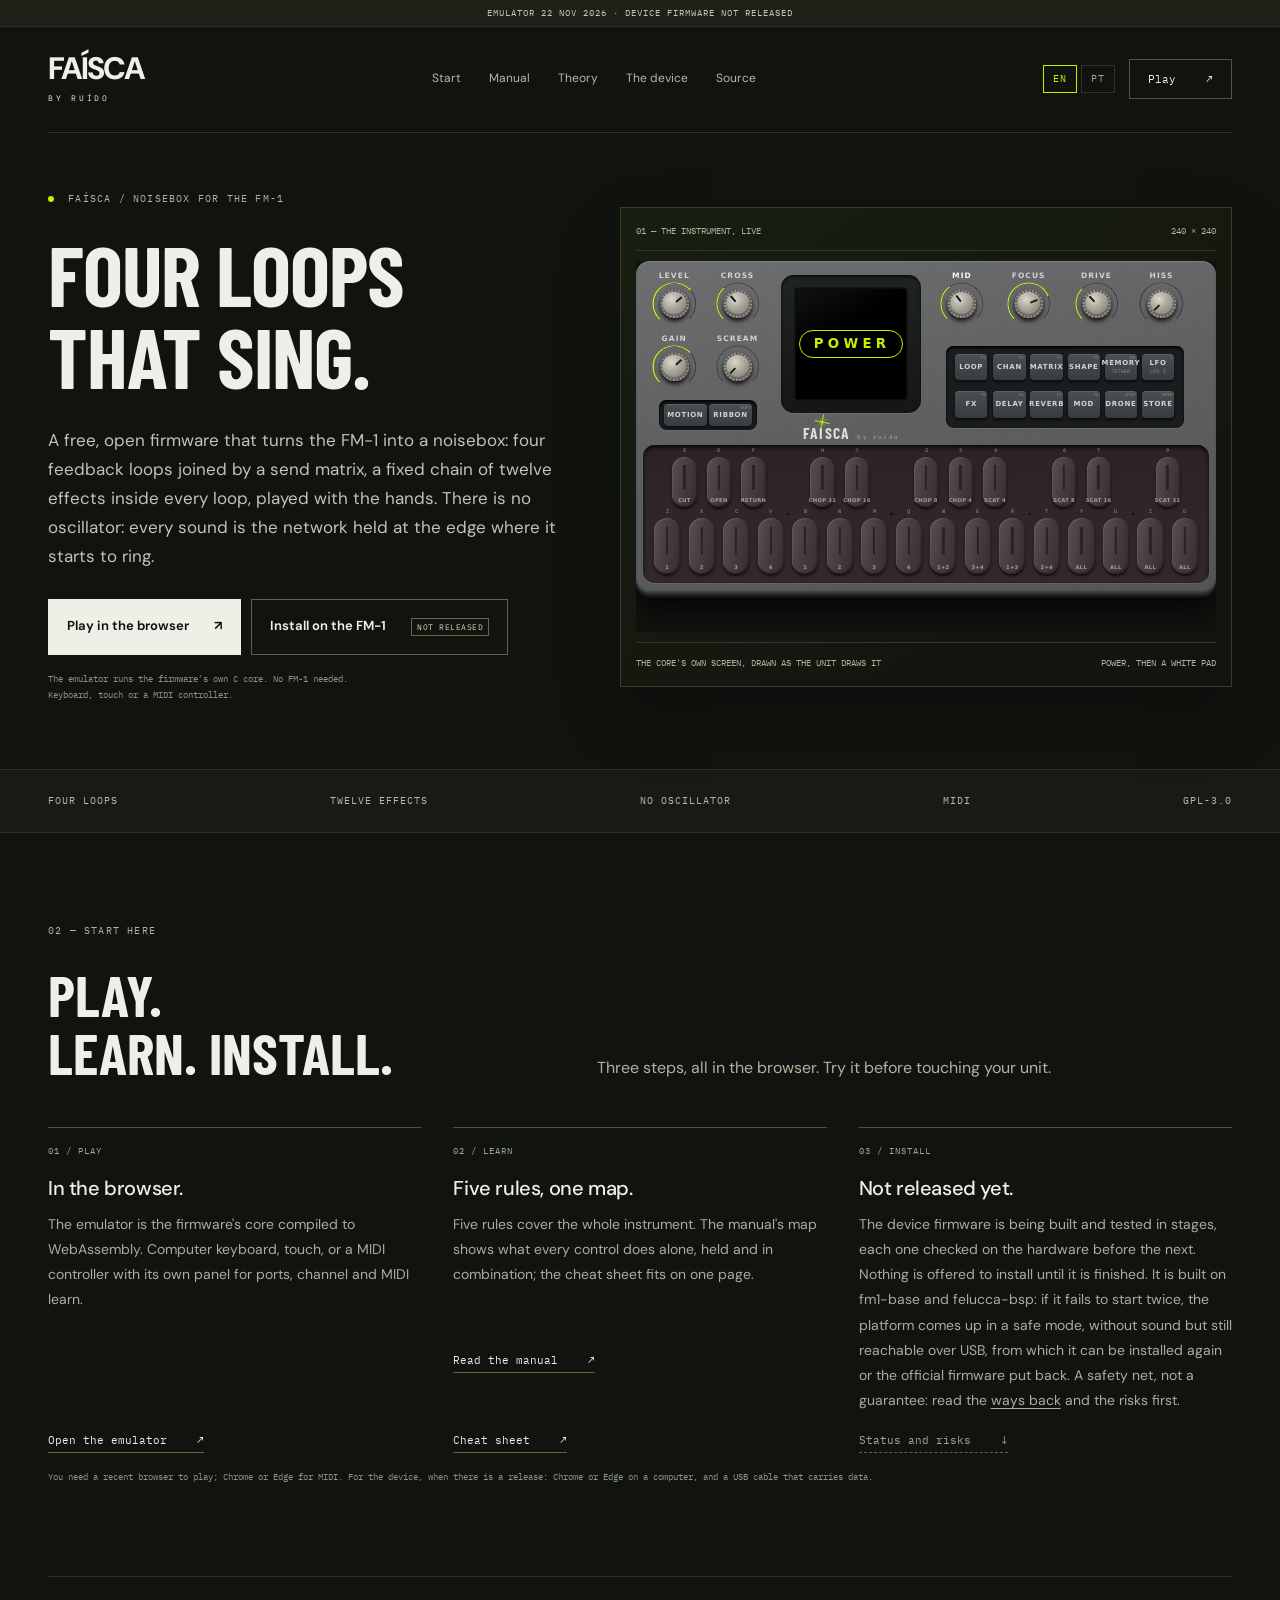
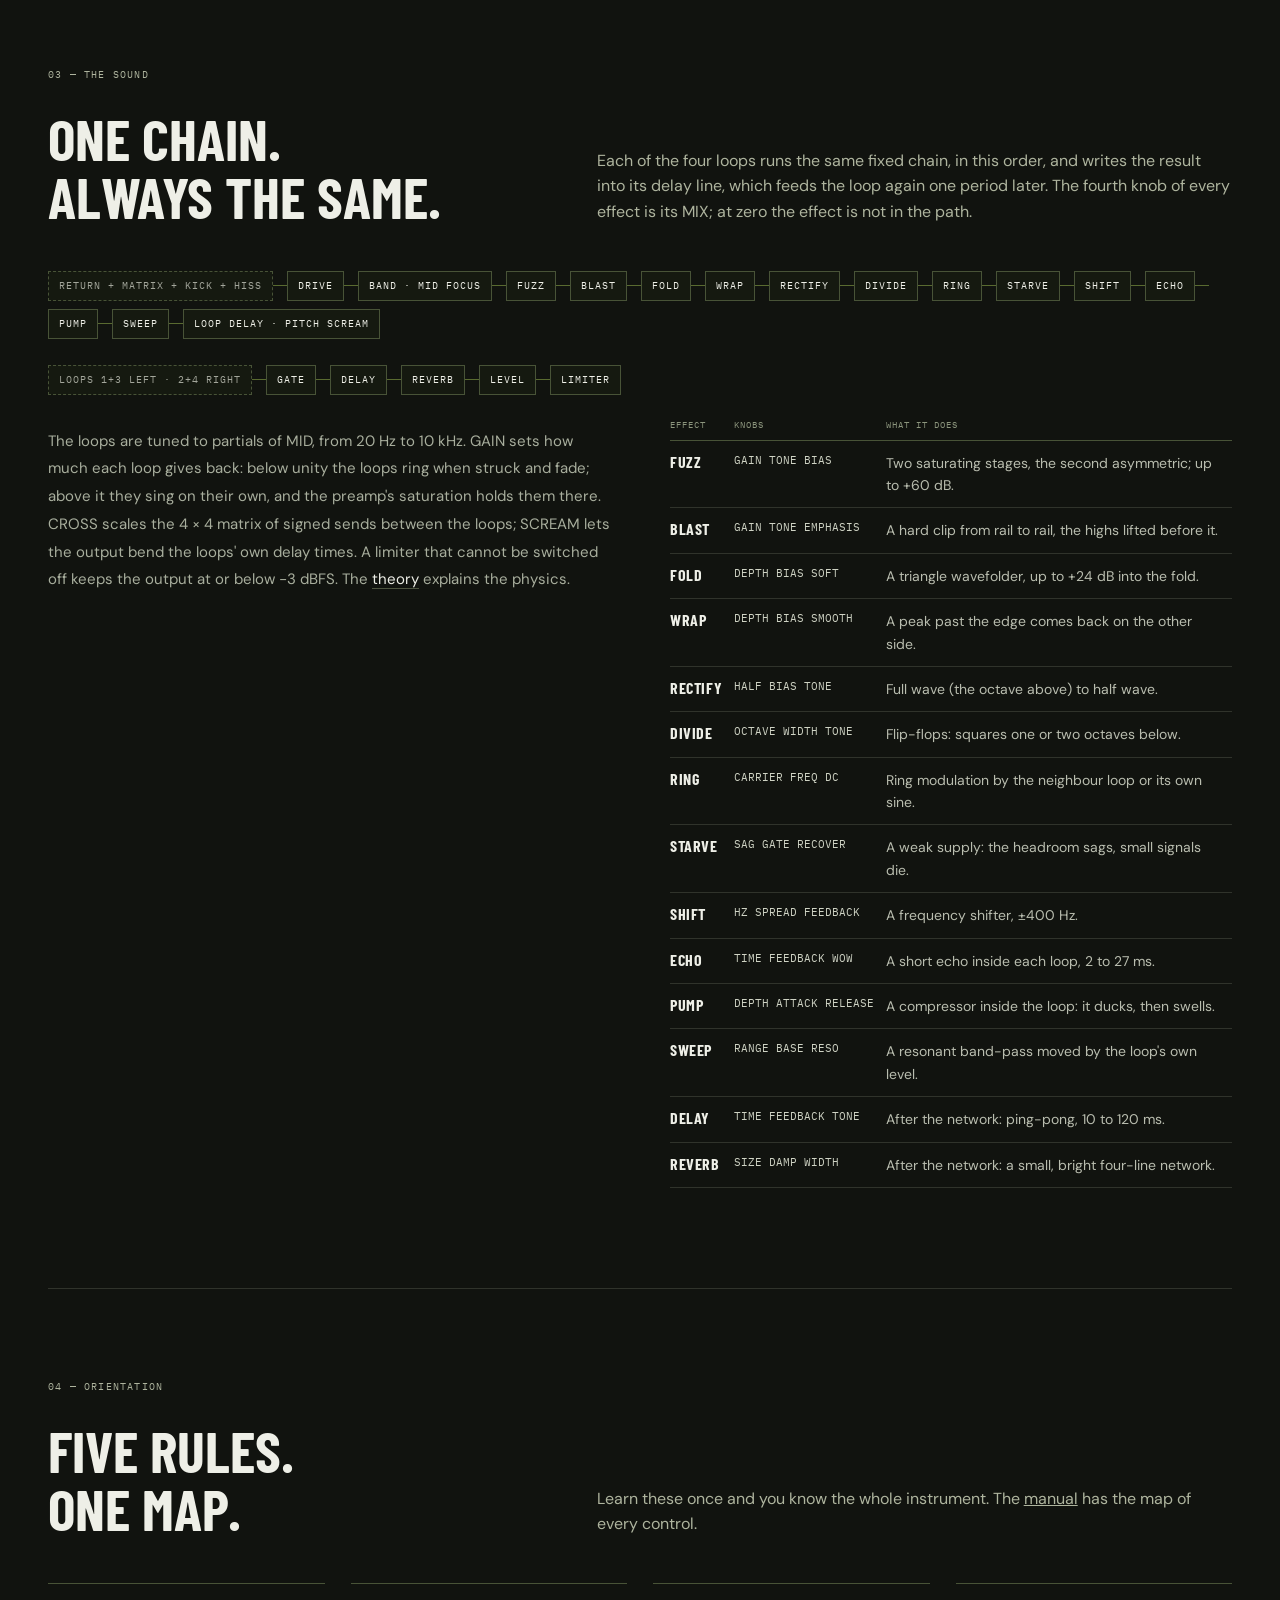
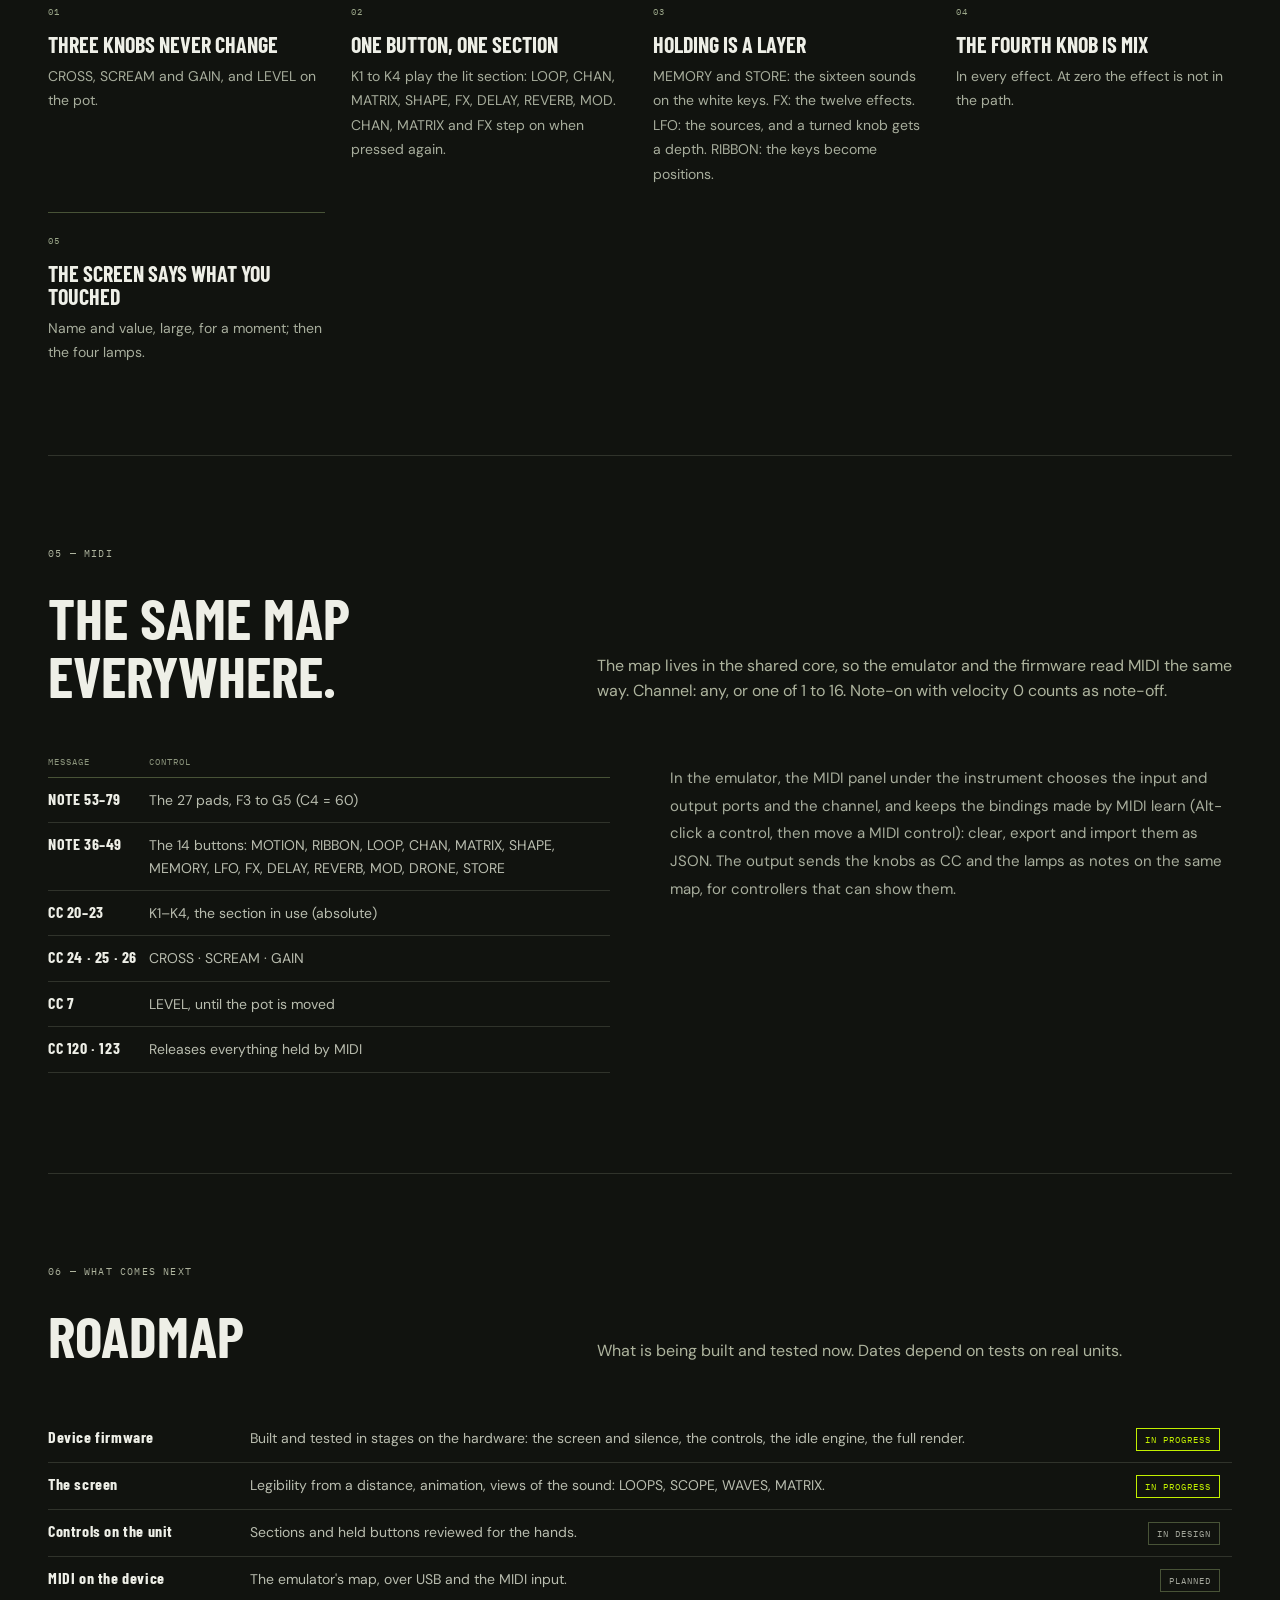
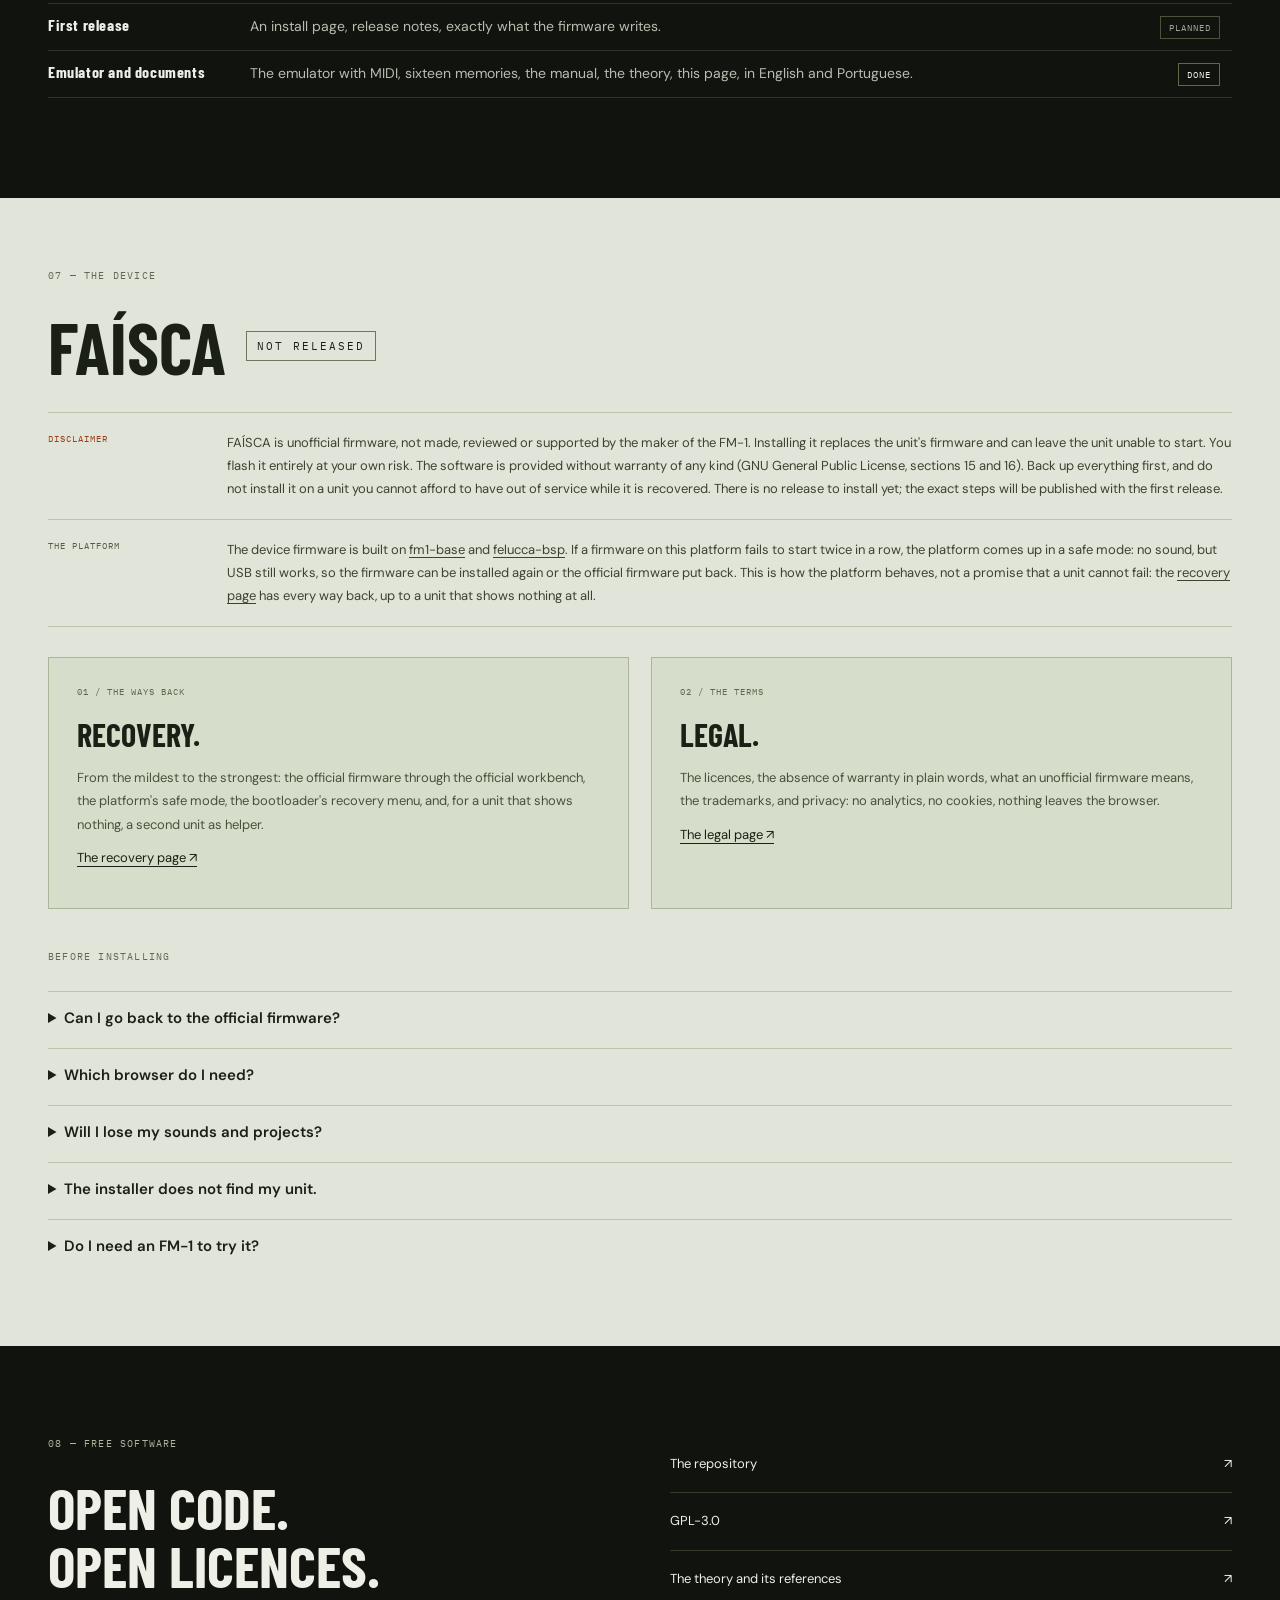
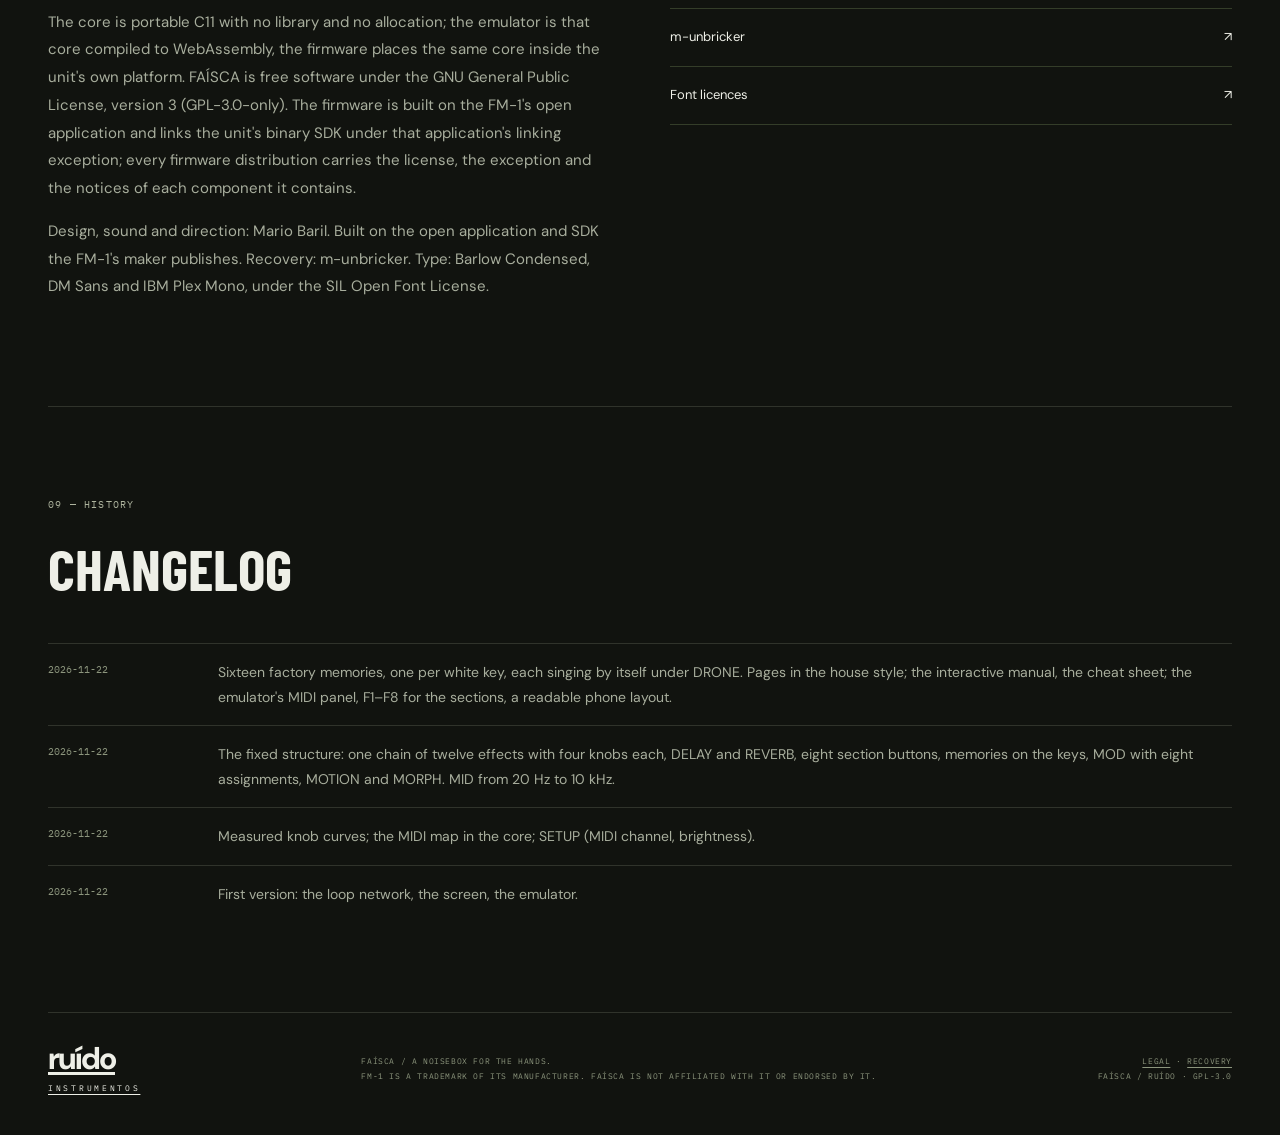
==== commit 4d490f60: "The platform's safe mode stated on the page; button 7 named LFO on the screen Co-Authored-By: Claude" ====
--- a/web/index.html
+++ b/web/index.html
@@ -65,7 +65,10 @@
       <a class="text-link" href="cheatsheet.html">Cheat sheet <span aria-hidden="true">↗</span></a></article>
     <article><span class="num">03 / Install</span><h3>Not released yet.</h3>
       <p>The device firmware is being built and tested in stages, each one checked on the hardware before the next.
-      Nothing is offered to install until it is finished. Read the risks and the ways back first.</p>
+      Nothing is offered to install until it is finished. It is built on fm1-base and felucca-bsp: if it fails to start
+      twice, the platform comes up in a safe mode, without sound but still reachable over USB, from which it can be
+      installed again or the official firmware put back. A safety net, not a guarantee: read the
+      <a href="recovery.html">ways back</a> and the risks first.</p>
       <a class="text-link off" href="#device">Status and risks <span aria-hidden="true">↓</span></a></article>
   </div>
   <p class="action-note">You need a recent browser to play; Chrome or Edge for MIDI. For the device, when there is a
@@ -195,7 +198,10 @@
       <a class="text-link" href="cheatsheet.html">Folha de consulta <span aria-hidden="true">↗</span></a></article>
     <article><span class="num">03 / Instalar</span><h3>Ainda não lançado.</h3>
       <p>O firmware do aparelho está sendo construído e testado por etapas, cada uma conferida no aparelho antes da
-      seguinte. Nada é oferecido para instalar até ele ficar pronto. Leia antes os riscos e os caminhos de volta.</p>
+      seguinte. Nada é oferecido para instalar até ele ficar pronto. Ele é construído sobre o fm1-base e o felucca-bsp:
+      se falhar duas vezes ao ligar, a plataforma sobe num modo seguro, sem som mas ainda alcançável pela USB, de onde
+      dá para instalar de novo ou devolver o firmware oficial. Uma rede de proteção, não uma garantia: leia antes os
+      <a href="recovery.html">caminhos de volta</a> e os riscos.</p>
       <a class="text-link off" href="#device">Estado e riscos <span aria-hidden="true">↓</span></a></article>
   </div>
   <p class="action-note">Você precisa de um navegador recente para tocar; Chrome ou Edge para MIDI. Para o aparelho,
@@ -299,14 +305,27 @@
     replaces the unit's firmware and can leave the unit unable to start. You flash it
     entirely at your own risk. The software is provided without warranty of any kind (GNU General Public License,
     sections 15 and 16). Back up everything first, and do not install it on a unit you cannot afford to have out of
-    service while it is recovered. There is no release to install yet; the firmware's base platform may still change,
-    so the exact steps will be published with the first release.</p>
+    service while it is recovered. There is no release to install yet; the exact steps will be published with the
+    first release.</p>
     <p data-l="pt">O FAÍSCA é um firmware não oficial, que não foi feito, revisado nem tem suporte do fabricante do FM-1.
     Instalá-lo substitui o firmware da unidade e pode deixá-la sem ligar. A
     gravação é feita inteiramente por sua conta e risco. O software vem sem garantia de nenhum tipo (Licença Pública
     Geral GNU, seções 15 e 16). Faça backup de tudo antes e não o instale numa unidade que não possa ficar parada
-    enquanto é recuperada. Ainda não há versão para instalar; a plataforma do firmware ainda pode mudar, então os passos
-    exatos sairão com a primeira versão.</p>
+    enquanto é recuperada. Ainda não há versão para instalar; os passos exatos sairão com a primeira versão.</p>
+  </div>
+  <div class="notice plain">
+    <span data-l="en">THE PLATFORM</span><span data-l="pt">A PLATAFORMA</span>
+    <p data-l="en">The device firmware is built on <a href="https://github.com/charlesvestal/fm1-base">fm1-base</a> and
+    <a href="https://github.com/hugelton/felucca-bsp">felucca-bsp</a>. If a firmware on this platform fails to start
+    twice in a row, the platform comes up in a safe mode: no sound, but USB still works, so the firmware can be installed
+    again or the official firmware put back. This is how the platform behaves, not a promise that a unit cannot fail:
+    the <a href="recovery.html">recovery page</a> has every way back, up to a unit that shows nothing at all.</p>
+    <p data-l="pt">O firmware do aparelho é construído sobre o <a href="https://github.com/charlesvestal/fm1-base">fm1-base</a>
+    e o <a href="https://github.com/hugelton/felucca-bsp">felucca-bsp</a>. Se um firmware desta plataforma falha duas
+    vezes seguidas ao ligar, a plataforma sobe num modo seguro: sem som, mas com a USB funcionando, então dá para instalar
+    o firmware de novo ou devolver o firmware oficial. É assim que a plataforma se comporta, não uma promessa de que uma
+    unidade não possa falhar: a <a href="recovery.html">página de recuperação</a> tem todos os caminhos de volta, até o
+    de uma unidade que não mostra nada.</p>
   </div>
   <div class="cards">
     <article class="card"><div class="num"><span data-l="en">01 / The ways back</span><span data-l="pt">01 / Os caminhos de volta</span></div>
--- a/web/site.css
+++ b/web/site.css
@@ -107,6 +107,9 @@
 .notice{margin-top:30px;padding:18px 0;border-block:1px solid #bcc4ae;display:grid;grid-template-columns:155px 1fr;gap:24px;align-items:start}
 .notice>span{font:9px/1.8 var(--mono);color:#9b3d16;letter-spacing:1px}
 .notice p{font-size:13px;line-height:1.8;margin:0;color:#3a4430}
+.notice a,.stories p a{text-decoration:underline;text-underline-offset:3px}
+.notice.plain{margin-top:0;border-top:0}
+.notice.plain>span{color:#545e46}
 .cards{display:grid;grid-template-columns:1fr 1fr;gap:22px;margin-top:30px}
 .card{padding:28px;border:1px solid #aab69a;background:#d6ddca;min-width:0}
 .card .num{color:#5d694e}
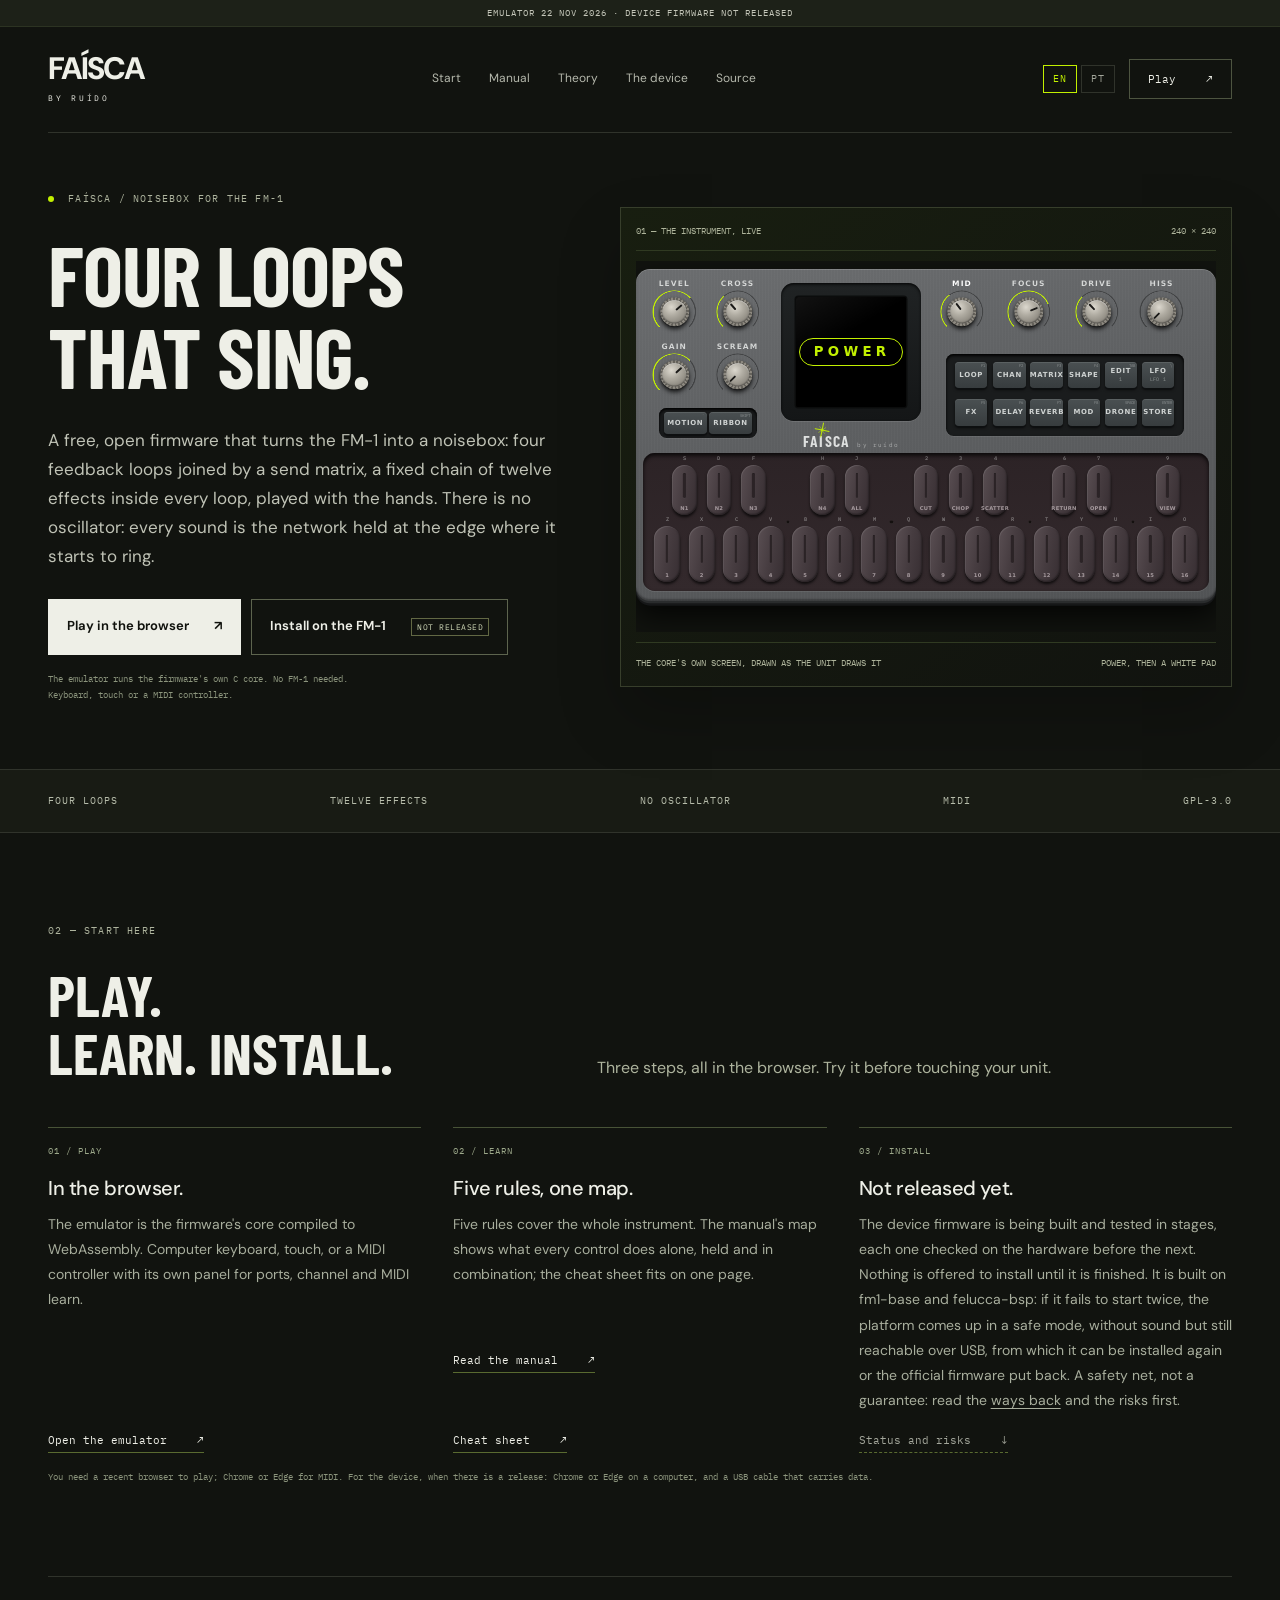
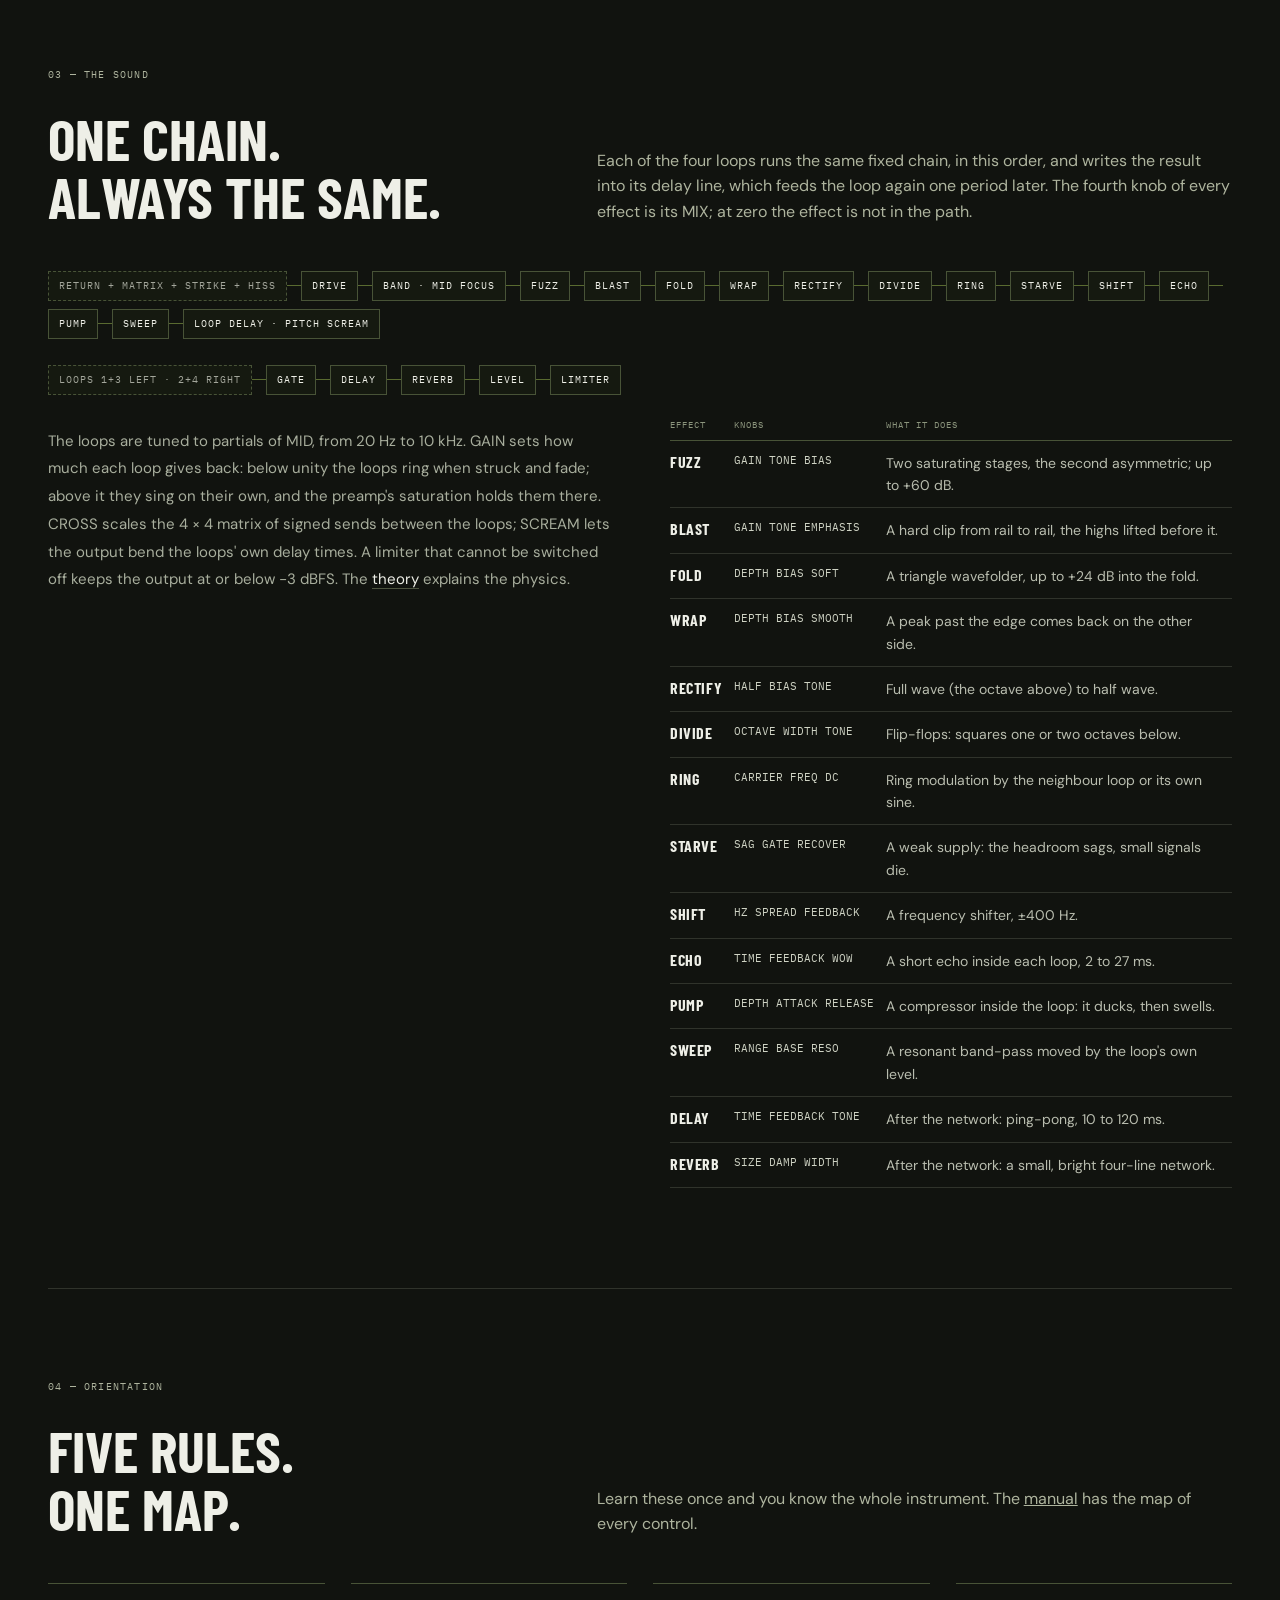
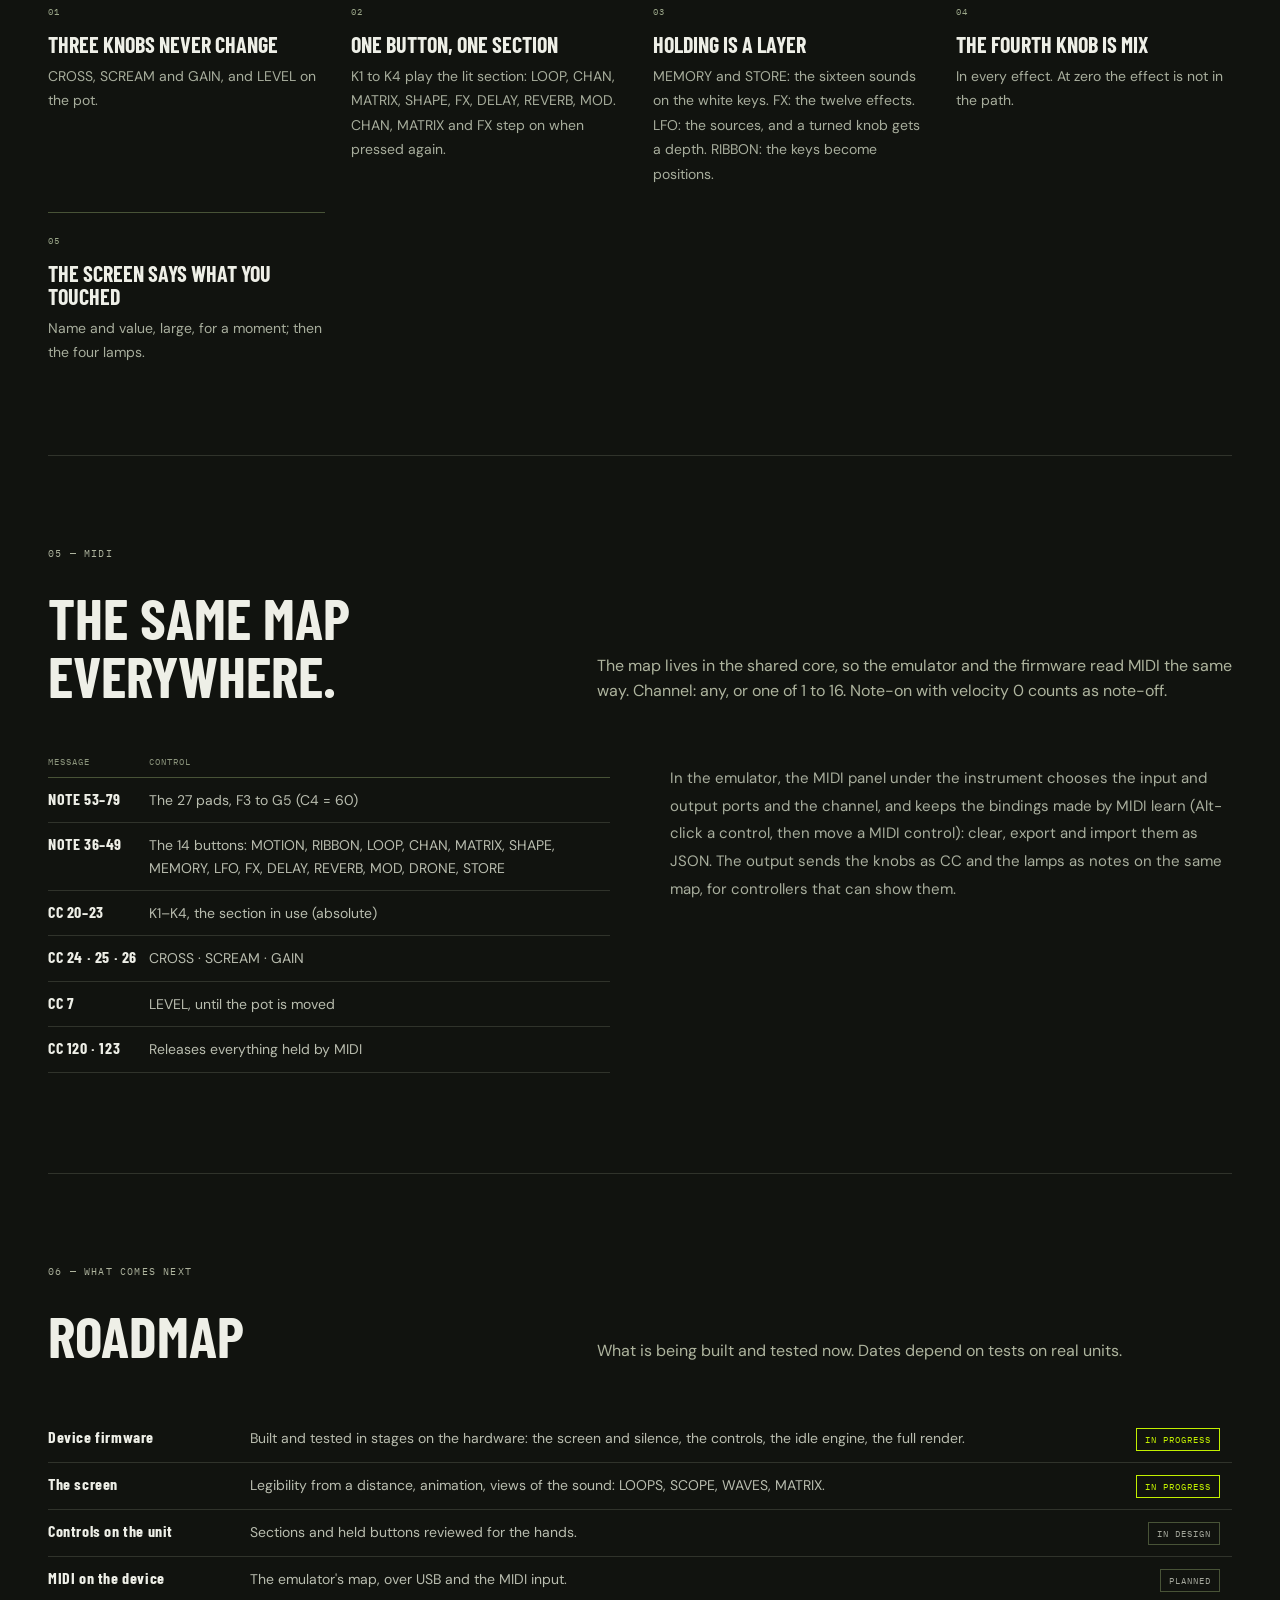
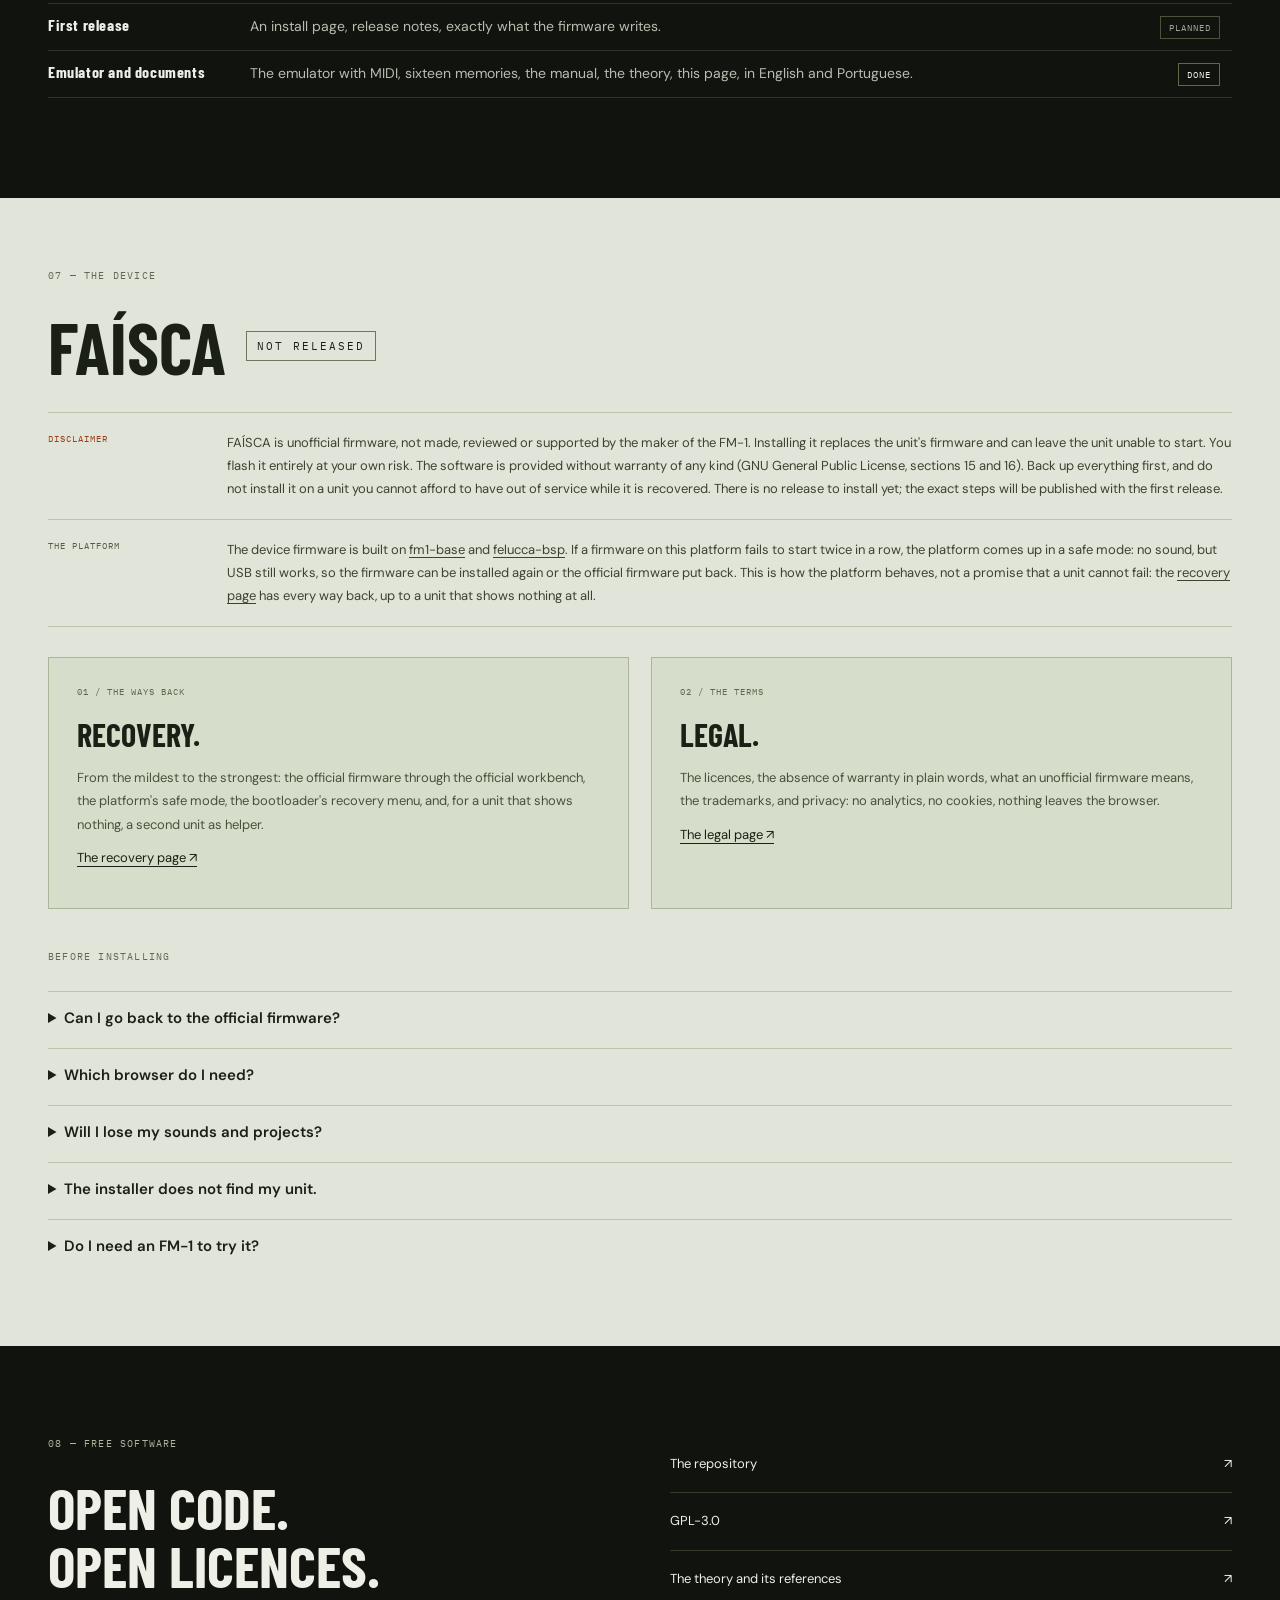
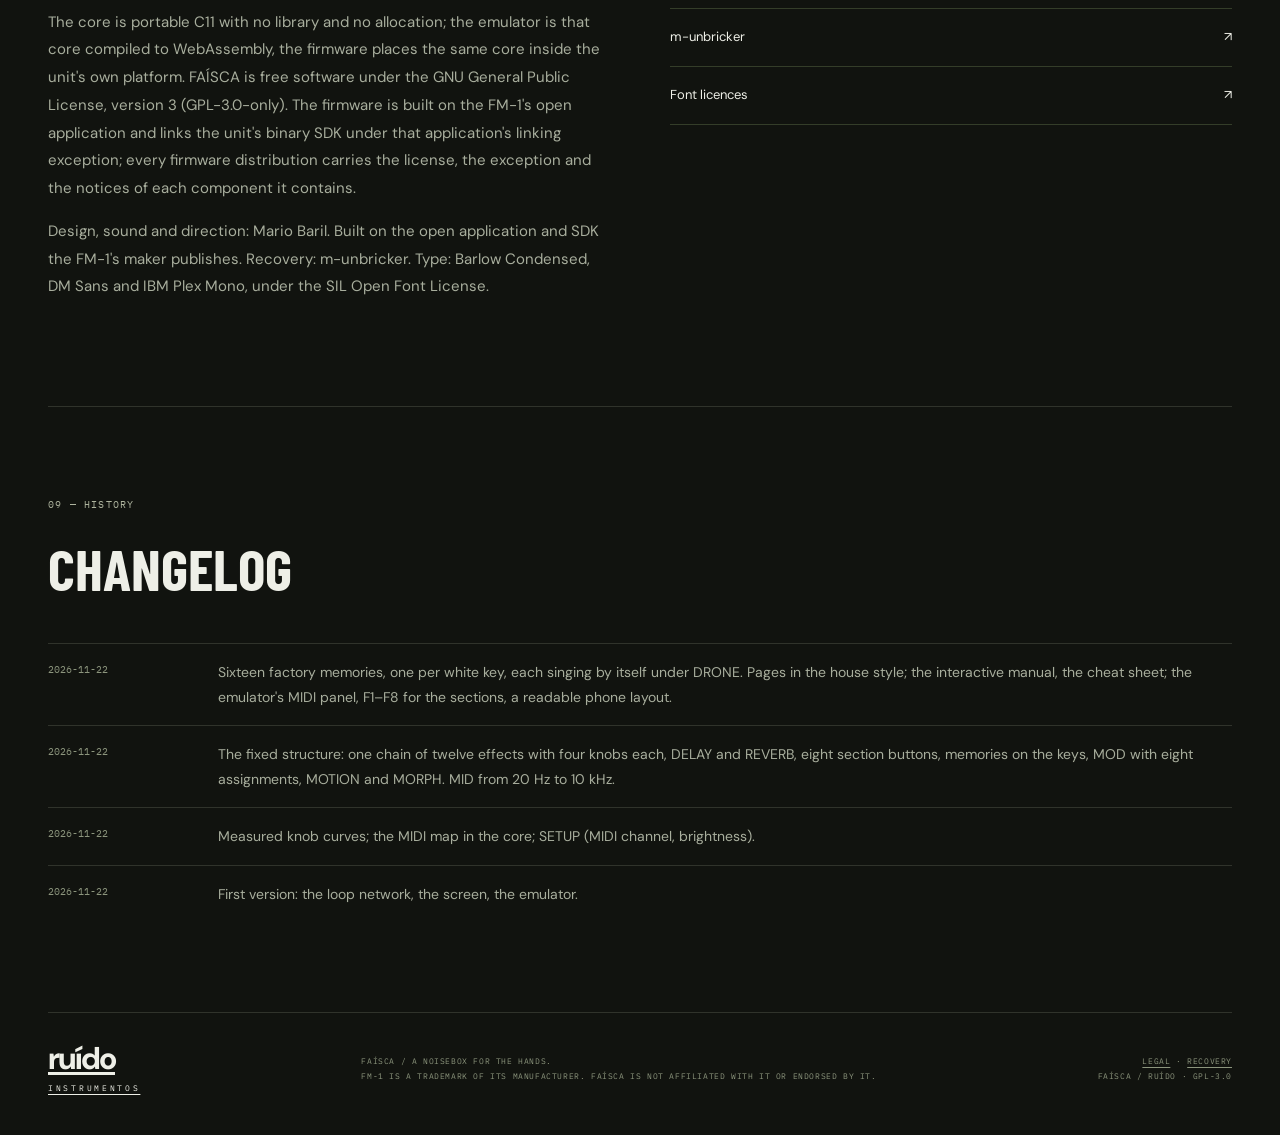
==== commit e0ea5abe: "From main 776db57: the keys without redundancy (whites the 16 memories, blacks the nodes and the cut" ====
--- a/web/index.html
+++ b/web/index.html
@@ -81,7 +81,7 @@
     which feeds the loop again one period later. The fourth knob of every effect is its MIX; at zero the effect is not
     in the path.</p></div>
   <ol class="chain" aria-label="The chain inside each loop">
-    <li class="ext"><span>RETURN + MATRIX + KICK + HISS</span></li><li><span>DRIVE</span></li><li><span>BAND · MID FOCUS</span></li>
+    <li class="ext"><span>RETURN + MATRIX + STRIKE + HISS</span></li><li><span>DRIVE</span></li><li><span>BAND · MID FOCUS</span></li>
     <li><span>FUZZ</span></li><li><span>BLAST</span></li><li><span>FOLD</span></li><li><span>WRAP</span></li><li><span>RECTIFY</span></li><li><span>DIVIDE</span></li>
     <li><span>RING</span></li><li><span>STARVE</span></li><li><span>SHIFT</span></li><li><span>ECHO</span></li><li><span>PUMP</span></li><li><span>SWEEP</span></li>
     <li><span>LOOP DELAY · PITCH SCREAM</span></li>
@@ -214,7 +214,7 @@
     que alimenta o laço de novo um período depois. O quarto knob de todo efeito é o MIX; no zero, o efeito não está no
     caminho.</p></div>
   <ol class="chain" aria-label="A cadeia dentro de cada laço">
-    <li class="ext"><span>RETORNO + MATRIZ + KICK + HISS</span></li><li><span>DRIVE</span></li><li><span>BANDA · MID FOCUS</span></li>
+    <li class="ext"><span>RETORNO + MATRIZ + GOLPE + HISS</span></li><li><span>DRIVE</span></li><li><span>BANDA · MID FOCUS</span></li>
     <li><span>FUZZ</span></li><li><span>BLAST</span></li><li><span>FOLD</span></li><li><span>WRAP</span></li><li><span>RECTIFY</span></li><li><span>DIVIDE</span></li>
     <li><span>RING</span></li><li><span>STARVE</span></li><li><span>SHIFT</span></li><li><span>ECHO</span></li><li><span>PUMP</span></li><li><span>SWEEP</span></li>
     <li><span>ATRASO DO LAÇO · PITCH SCREAM</span></li>
